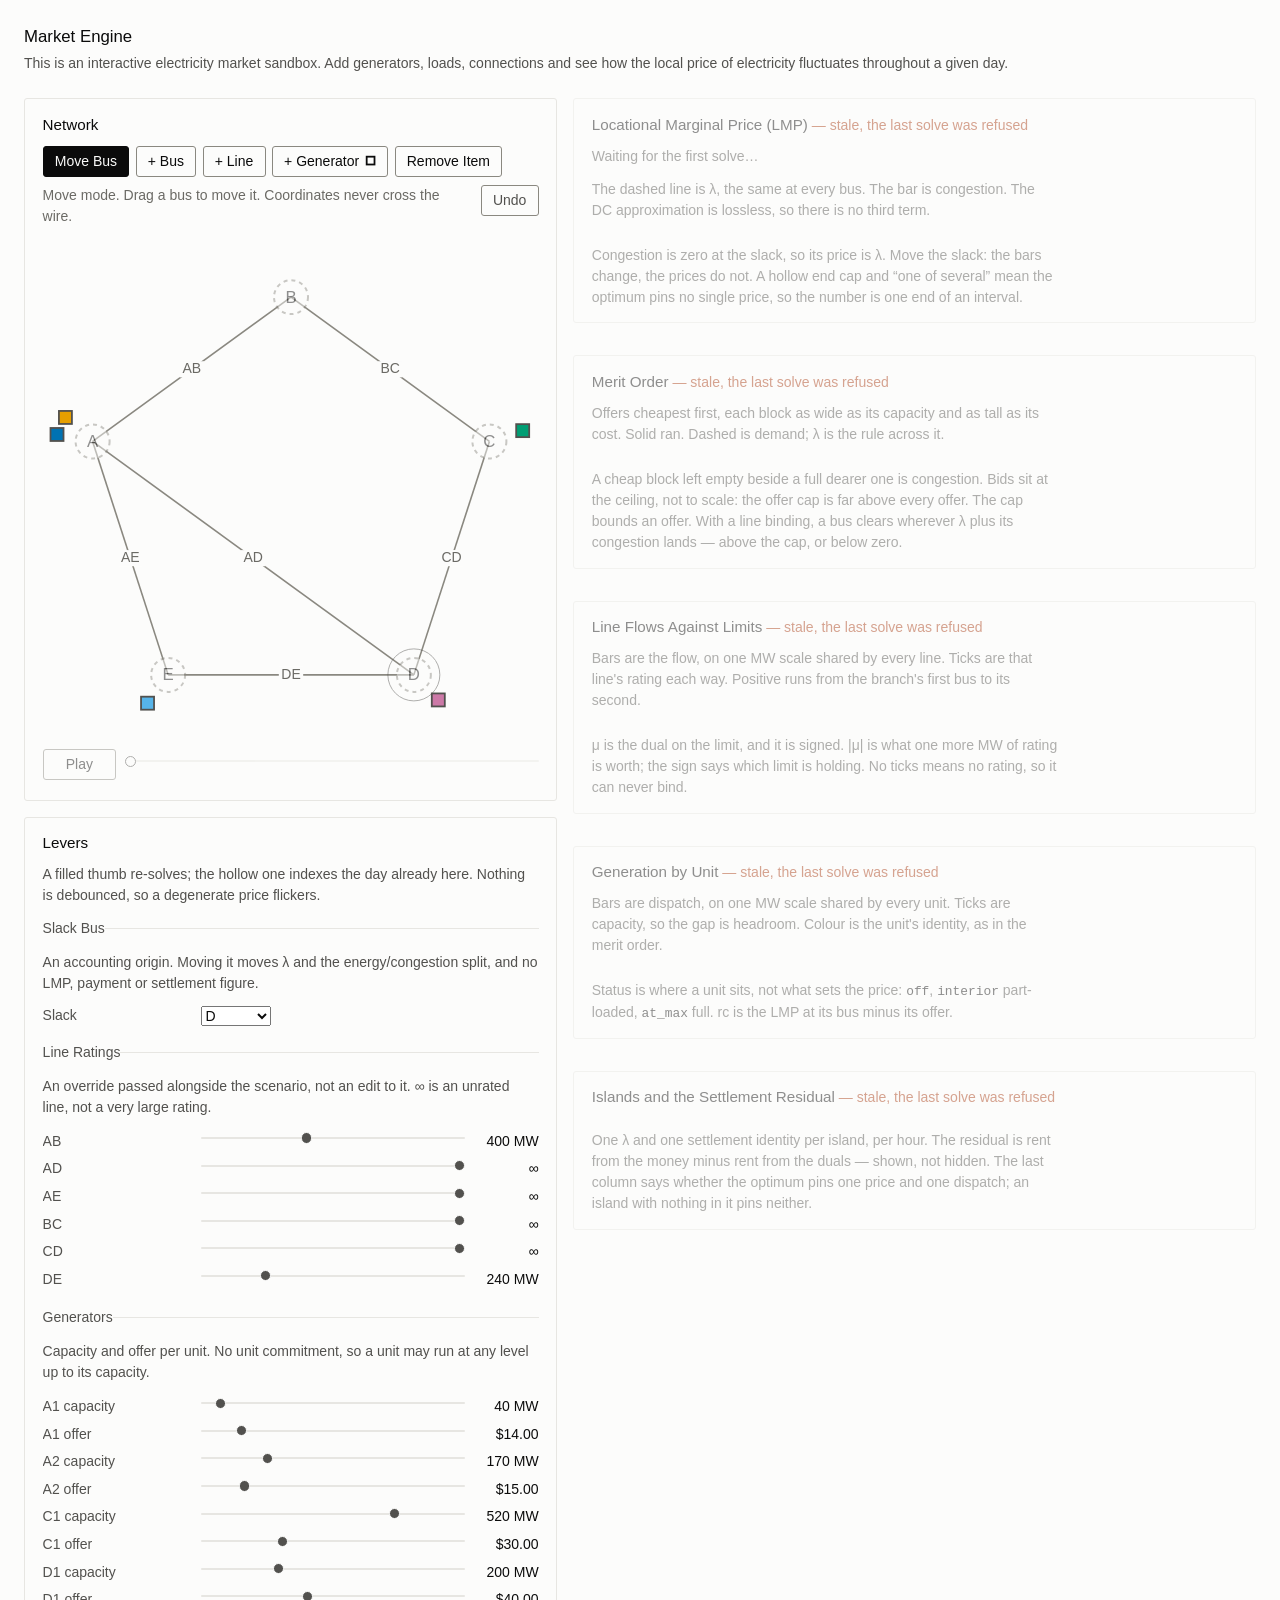
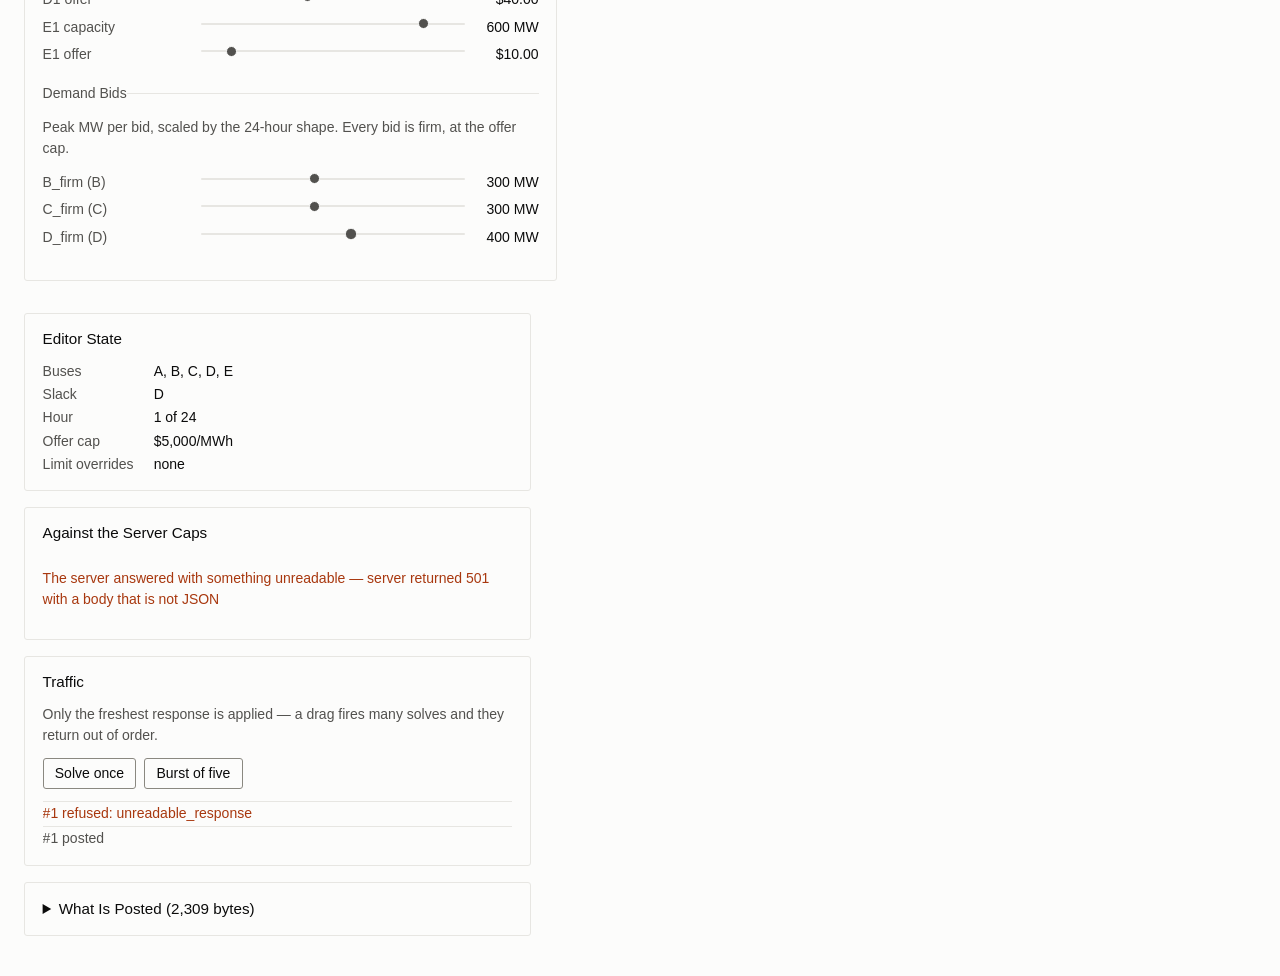
==== web/index.html @ 622aa722 "Put the day in the Network panel, under one key and one scroll The map and the band are the same fig" ====
<!doctype html>
<html lang="en">
<head>
  <meta charset="utf-8">
  <meta name="viewport" content="width=device-width, initial-scale=1">
  <title>Market Engine — Nodal Clearing Sandbox</title>
  <link rel="stylesheet" href="css/style.css">
</head>
<body>
  <header class="masthead">
    <h1>Market Engine</h1>
    <p class="subhead">
      This is an interactive electricity market sandbox. Add generators,
      loads, connections and see how the local price of electricity
      fluctuates throughout a given day.
    </p>
  </header>

  <!-- W3.0, the frame. The rail holds what the visitor manipulates and the
       views hold what the engine answered, so a lever and the figure it moves
       are on screen together and a view can be read against the map without
       scrolling between them. -->
  <div class="frame">
    <div class="rail">
      <section class="panel figure">
        <h2>Network</h2>
        <div class="toolbar" id="toolbar" role="group"
             aria-label="Editing modes"></div>
        <div class="armed-row">
          <p class="armed" id="armed" role="status" aria-live="polite"></p>
          <span id="undo-slot"></span>
        </div>
        <svg id="network" tabindex="0" role="application"
             aria-label="The network: buses, the branches between them, and the
                         generators at each bus. Tab to a mark and press Enter
                         to apply the armed mode."></svg>
        <!-- W3.11. The hour lever and the field it indexes, as one control:
             the track runs the width of the band under it, so the thumb sits
             on the column it names.

             In this panel rather than its own, because it is the same figure
             one dimension over -- the map is five buses at one hour and the
             band is those buses across the day, inked from the one domain by
             the one function. Two panels made that two keys and two captions
             saying the same thing twice, and the map's key is the half that
             went: the band's footer prints the domain for both. -->
        <div class="day" data-results>
          <div id="hour"></div>
          <div id="timeline"></div>
        </div>
      </section>

      <section class="panel">
        <h2>Levers</h2>
        <p class="note">
          A filled thumb re-solves; the hollow one indexes the day already here.
          Nothing is debounced, so a degenerate price flickers.
        </p>
        <div id="levers"></div>
      </section>
    </div>

    <main class="views">
      <!-- One panel, not two. The price table and the split were the same
           five rows: a bus name, its LMP, and a mark inked from the same
           domain. The bar is what the split adds, so it is a column of the
           price table rather than a second reading of it. -->
      <section class="panel" data-results>
        <h2>Locational Marginal Price (LMP)</h2>
        <p class="note" id="hour-note">Waiting for the first solve…</p>
        <p class="note">
          The dashed line is λ, the same at every bus. The bar is congestion.
          The DC approximation is lossless, so there is no third term.
        </p>
        <div id="split"></div>
        <p class="caption">
          Congestion is zero at the slack, so its price is λ. Move the slack: the
          bars change, the prices do not. A hollow end cap and “one of several”
          mean the optimum pins no single price, so the number is one end of an
          interval.
        </p>
      </section>

      <section class="panel" data-results>
        <h2>Merit Order</h2>
        <p class="note">
          Offers cheapest first, each block as wide as its capacity and as tall as
          its cost. Solid ran. Dashed is demand; λ is the rule across it.
        </p>
        <div id="merit"></div>
        <p class="caption">
          A cheap block left empty beside a full dearer one is congestion. Bids sit
          at the ceiling, not to scale: the offer cap is far above every offer.
          The cap bounds an offer. With a line binding, a bus clears wherever
          λ plus its congestion lands — above the cap, or below zero.
        </p>
      </section>

      <section class="panel" data-results>
        <h2>Line Flows Against Limits</h2>
        <p class="note">
          Bars are the flow, on one MW scale shared by every line. Ticks are that
          line's rating each way. Positive runs from the branch's first bus to its
          second.
        </p>
        <div id="flows"></div>
        <p class="caption">
          μ is the dual on the limit, and it is signed. |μ| is what one more MW
          of rating is worth; the sign says which limit is holding. No ticks
          means no rating, so it can never bind.
        </p>
      </section>

      <!-- Spans the row: the fleet runs 40 MW to 600 MW, and in a half-width
           column the smallest unit's bar is four pixels and reads as zero. -->
      <section class="panel span-all" data-results>
        <h2>Generation by Unit</h2>
        <p class="note">
          Bars are dispatch, on one MW scale shared by every unit. Ticks are
          capacity, so the gap is headroom. Colour is the unit's identity, as in the
          merit order.
        </p>
        <div id="units"></div>
        <p class="caption">
          Status is where a unit sits, not what sets the price:
          <code>off</code>, <code>interior</code> part-loaded,
          <code>at_max</code> full. rc is the LMP at its bus minus its offer.
        </p>
      </section>

      <!-- Spans the row: the residual is the last column, and a ledger whose
           central claim needs a sideways scroll to reach has not displayed it. -->
      <section class="panel span-all" data-results>
        <h2>Islands and the Settlement Residual</h2>
        <div id="islands"></div>
        <p class="caption">
          One λ and one settlement identity per island, per hour. The residual
          is rent from the money minus rent from the duals — shown, not
          hidden. The last column says whether the optimum pins one price and
          one dispatch; an island with nothing in it pins neither.
        </p>
      </section>

    </main>
  </div>

  <!-- Evidence about the client, not views of the market. Below the frame
       because a visitor never needs them and a developer always knows where
       they are. -->
  <div class="diagnostics">
    <section class="panel">
      <h2>Editor State</h2>
      <dl class="kv" id="editor"></dl>
    </section>

    <section class="panel">
      <h2>Against the Server Caps</h2>
      <dl class="kv" id="limits"></dl>
      <p class="status" id="status">Contacting server…</p>
    </section>

    <section class="panel">
      <h2>Traffic</h2>
      <p class="note">
        Only the freshest response is applied — a drag fires many solves and they
          return out of order.
        </p>
      <p class="controls">
        <button type="button" id="solve">Solve once</button>
        <button type="button" id="burst">Burst of five</button>
      </p>
      <ul class="log" id="log"></ul>
    </section>

    <section class="panel">
      <details>
        <summary id="body-summary">What Would Be Posted</summary>
        <pre id="body">…</pre>
      </details>
    </section>
  </div>

  <script type="module" src="js/main.js"></script>
</body>
</html>
---- web/css/style.css ----
/* Design tokens, copied from src/viz/network.py so a bus is the same hue on
   screen as it is in the PDF. Colour is assigned by identity in a fixed
   order and never cycled -- see CLAUDE.md, Interactive figure register. */

:root {
  --surface: #fcfcfb;
  --ink: #0b0b0b;
  --ink-2: #52514e;
  --ink-muted: #8a8880;
  --grid: #e7e6e2;

  /* W2.7. Measured on --surface, against AA's 4.5:1 for normal-size text:

         --ink-muted  #8a8880     3.46:1   fails
         --ink-wire   #6b6a65     5.28:1
         --ink-2      #52514e     7.73:1

     --ink-muted painted the branch names on the map, and a branch name is
     load-bearing -- the map does not say which line is DE without it. It is
     also INK_MUTED in five modules under src/viz/, so editing the hex would
     move a grey in the print figures too.

     Hence a second token for screen text rather than a change to the first.
     Recessive at 300 dpi and recessive at 14 px on a backlit monitor are
     different requirements; the register asks for recessive, not for one hex
     in both media. --ink-muted still paints what is decorative -- a rule, a
     disabled label, a line rather than a word. */
  --ink-wire: #6b6a65;

  /* Okabe-Ito, in config bus order. Identity, not a ramp. */
  --hue-0: #0072b2;
  --hue-1: #e69f00;
  --hue-2: #009e73;
  --hue-3: #cc79a7;
  --hue-4: #56b4e9;

  /* The flow ramp's two ends, W3.6. Blue is positive (from -> to), teal is
     negative. The stops between them are computed in scales.js, in CIE Lab;
     these are here so the page and that module name the same two colours. */
  --flow-blue: #104281;
  --flow-teal: #005631;

  /* Vermillion, for a refused solve and for load the market declined to
     serve. It was --flow-pos until W3.6 took vermillion off the flow ramp,
     and the rename is not cosmetic: a token named for the ramp that no
     longer appears on it is a comment that lies. */
  --alert: #a8380f;

  /* One typographic hierarchy, strictly ordered. The print figure's
     10.5 / 9.5 / 8.5 pt, carried over at browser scale. */
  --type-title: 1.05rem;
  --type-label: 0.95rem;
  --type-annot: 0.875rem;

  /* W3.0. The rail is 496 px of map plus .figure's own padding and border.
     render.js sizes its text as a fraction of the viewBox against that same
     496, so this may not be rounded to something tidier. */
  --rail: calc(496px + 2.2rem + 2px);
}

* { box-sizing: border-box; }

body {
  margin: 0;
  padding: 1.5rem;
  background: var(--surface);
  color: var(--ink);
  font-family: -apple-system, BlinkMacSystemFont, "Segoe UI", Helvetica, Arial, sans-serif;
  font-size: var(--type-label);
  line-height: 1.5;
}

h1 {
  font-size: var(--type-title);
  font-weight: 500;
  margin: 0 0 0.25rem;
}

/* No measure cap, unlike every other run of prose on the page: this is one
   sentence of orientation above the frame, and it runs the window's width so
   it reads as the page's line rather than as the first panel's. */
.subhead {
  font-size: var(--type-annot);
  color: var(--ink-2);
  margin: 0 0 1.5rem;
}

.panel {
  border: 1px solid var(--grid);
  border-radius: 3px;
  padding: 0.9rem 1.1rem;
  margin-bottom: 1rem;
  max-width: 60ch;
}

.panel h2 {
  font-size: var(--type-label);
  font-weight: 500;
  margin: 0 0 0.6rem;
}

dl.kv {
  display: grid;
  grid-template-columns: max-content 1fr;
  gap: 0.15rem 1.25rem;
  margin: 0;
  font-size: var(--type-annot);
}

dl.kv dt { color: var(--ink-2); }
dl.kv dd { margin: 0; font-variant-numeric: tabular-nums; }

/* --ink-wire, not --ink-muted: this is the only line that reports the server
   is unreachable, and 3.46:1 is under AA. Same measurement as W2.7's. */
.status { font-size: var(--type-annot); color: var(--ink-wire); }
.status[data-state="error"] { color: var(--alert); }

.panel.wide { max-width: 68ch; }

pre {
  margin: 0;
  font-size: var(--type-annot);
  line-height: 1.45;
  color: var(--ink-2);
  overflow-x: auto;
  tab-size: 2;
}

summary {
  cursor: pointer;
  font-size: var(--type-label);
  color: var(--ink);
}

summary + pre { margin-top: 0.6rem; }

/* ------------------------------------------------------------- W2.2, traffic
   The request log is evidence, not a view: it says which ids were issued,
   which one was applied and which were dropped as superseded. Colour carries
   the same three states the solver returns, and nothing else. */

.note {
  font-size: var(--type-annot);
  color: var(--ink-2);
  margin: 0 0 0.75rem;
}

.controls {
  margin: 0 0 0.75rem;
  display: flex;
  gap: 0.5rem;
}

button {
  font: inherit;
  font-size: var(--type-annot);
  color: var(--ink);
  background: var(--surface);
  border: 1px solid var(--ink-muted);
  border-radius: 3px;
  padding: 0.25rem 0.7rem;
  cursor: pointer;
}

button:hover {
  border-color: var(--ink-2);
}

/* Disabled, not hidden: a control that vanished on a one-hour day would make
   the page's shape depend on the scenario. --ink-muted is correct here --
   a disabled label is not text the reader acts on. */
button:disabled {
  color: var(--ink-muted);
  border-color: var(--grid);
  cursor: default;
}

.log {
  list-style: none;
  margin: 0;
  padding: 0;
  font-size: var(--type-annot);
  font-variant-numeric: tabular-nums;
  max-height: 12rem;
  overflow-y: auto;
}

.log li {
  padding: 0.1rem 0;
  border-top: 1px solid var(--grid);
  color: var(--ink-2);
}

/* #007a59, not --hue-2 #009e73, which is 3.33:1 on the surface. The hue
   itself is an identity colour for a mark, and a mark is held to 3:1, not to
   4.5 -- this is text. */
.log li[data-state="ok"] { color: #007a59; }
.log li[data-state="error"] { color: var(--alert); }
.log li[data-state="muted"] { color: var(--ink-muted); }

/* -------------------------------------------------------- W2.3, the render
   The publication register holds on screen: sentence case, units once on the
   column header, a recessive grid, no bold anywhere. Emphasis comes from
   position and whitespace. */

/* 496 px of drawing plus the panel's own padding. render.js sizes its text as
   a fraction of the viewBox span against that same 496, so the two numbers
   have to agree: widen this and the labels grow off the hierarchy. */
.figure { max-width: calc(496px + 2.2rem + 2px); }

/* Capped on the drawing, not on the panel: .frame .panel clears .figure's
   max-width, so in the single-column band the panel is as wide as the window
   and the map would be drawn at 815 px -- the same discs and the same lines,
   spread over a full viewport of height. The cap sets the density; render.js
   measures the rendered width rather than assuming this number, so the two
   cannot silently disagree again. */
/* Square, and stated here rather than left to the viewBox. height: auto took
   the box's aspect ratio, so the panel had no height until the first draw and
   then took whatever shape the buses happened to be in. The viewBox is square
   too (render.js), so this states the same ratio twice on purpose: the panel
   holds its height from first paint, before any topology exists to fit. */
#network {
  display: block;
  width: 100%;
  max-width: 496px;
  aspect-ratio: 1;
  overflow: visible;
}

.wire {
  fill: none;
  stroke: var(--ink-muted);
}

/* Branch and bus names are struck through by the lines they sit on, so they
   carry a surface-coloured halo -- the SVG spelling of the annotation bbox
   the print figures use. Colour and paint order, never weight.

   Sizes are NOT set here. SVG text is in user units, so a font-size in this
   file renders at whatever the viewBox happens to be, and the viewBox is
   fitted to a topology the editor can change. render.js sets every size. */
/* Labels never take a click. A branch name sits on top of the line it names,
   so a label that swallowed the pointer would make the middle of every wire
   unhittable -- and the mark underneath is what carries the name the grammar
   acts on. */
.wire-label,
.bus-label {
  pointer-events: none;
  paint-order: stroke;
  stroke: var(--surface);
  stroke-linejoin: round;
  text-anchor: middle;
  font-family: inherit;
  font-weight: 400;
}

.wire-label {
  fill: var(--ink-wire);
  dominant-baseline: middle;
}

/* Opaque, not the 0.75 the print register asks for. That alpha is for a
   label over a gridline; this one sits on a wire the flow ramp can paint at
   9.66:1, and a quarter of that showing through a branch name is the
   strike-through the plate exists to remove. */
.wire-label-bbox {
  fill: var(--surface);
  pointer-events: none;
}

.bus-label {
  fill: var(--ink);
  dominant-baseline: central;
}

/* W3.2. The fill is the surface so the name inside reads against paper, and
   the stroke is the price. Set in render.js, which is the only place that
   knows the scale. */
.disc { fill: var(--surface); }

/* The slack. An outer ring, outside the price ring and separated from it by
   a gap, so the two rings are not read as one mark. The slack changes
   nothing about the bus except the level of λ and must not read as a
   different kind of bus. */
.slack-ring {
  fill: none;
  stroke: var(--ink-2);
}

.caption {
  font-size: var(--type-annot);
  color: var(--ink-2);
  margin: 0.75rem 0 0;
}

.caption code,
code {
  font-family: ui-monospace, SFMono-Regular, Menlo, monospace;
  font-size: 0.92em;
  color: var(--ink);
}

table {
  border-collapse: collapse;
  font-size: var(--type-annot);
  font-variant-numeric: tabular-nums;
  width: 100%;
}

th,
td {
  text-align: left;
  padding: 0.2rem 0.9rem 0.2rem 0;
  border-bottom: 1px solid var(--grid);
  white-space: nowrap;
}

th {
  font-weight: 400;
  color: var(--ink-2);
}

td:last-child,
th:last-child { padding-right: 0; }

.num { text-align: right; }

/* Prices that no longer describe the network on screen. Recessive, and
   labelled -- kept rather than blanked, because an empty table is a
   different and false claim. */
[data-results][data-stale] { opacity: 0.45; }

[data-results][data-stale] h2::after {
  content: " — stale, the last solve was refused";
  color: var(--alert);
  font-size: var(--type-annot);
}

@media (max-width: 32rem) {
  .panel { max-width: none; }
  th, td { padding-right: 0.5rem; }
}

/* -------------------------------------------------------- W2.4, the levers
   Sliders in the publication register: sentence case, units in the readout
   once, a recessive track, no bold anywhere. The rail is grid-coloured and
   the thumb is ink, so a row reads as "a position on a scale" rather than as
   a control competing with the figure above it. */

.lever-group {
  border: none;
  border-top: 1px solid var(--grid);
  margin: 0;
  padding: 0.7rem 0 0.9rem;
}

.lever-group legend {
  padding: 0;
  font-size: var(--type-annot);
  color: var(--ink-2);
}

.lever-group .note { margin: 0.1rem 0 0.6rem; }

.lever {
  display: grid;
  grid-template-columns: 17ch 1fr 7ch;
  align-items: center;
  gap: 0 0.9rem;
  padding: 0.1rem 0;
}

.lever-name {
  font-size: var(--type-annot);
  color: var(--ink-2);
  white-space: nowrap;
  overflow: hidden;
  text-overflow: ellipsis;
}

.lever-value {
  font-size: var(--type-annot);
  font-variant-numeric: tabular-nums;
  text-align: right;
  color: var(--ink);
}

.lever input[type="range"] {
  -webkit-appearance: none;
  appearance: none;
  width: 100%;
  height: 1.1rem;
  background: transparent;
  cursor: pointer;
  margin: 0;
}

.lever input[type="range"]::-webkit-slider-runnable-track {
  height: 2px;
  background: var(--grid);
  border-radius: 1px;
}

.lever input[type="range"]::-moz-range-track {
  height: 2px;
  background: var(--grid);
  border-radius: 1px;
}

.lever input[type="range"]::-webkit-slider-thumb {
  -webkit-appearance: none;
  appearance: none;
  width: 0.7rem;
  height: 0.7rem;
  margin-top: -0.29rem;
  border-radius: 50%;
  background: var(--ink-2);
  border: 1px solid var(--surface);
}

.lever input[type="range"]::-moz-range-thumb {
  width: 0.7rem;
  height: 0.7rem;
  border-radius: 50%;
  background: var(--ink-2);
  border: 1px solid var(--surface);
}

.lever input[type="range"]:focus-visible {
  outline: 1px solid var(--ink-2);
  outline-offset: 2px;
}

/* W2.7. The hour does not re-solve and the other levers do. Two encodings
   carry that, neither a colour nor a weight -- colour is identity here, and
   the register forbids bold:

     a hollow thumb   the scenario levers have a filled one. Filled is a value
                      the engine is being asked to answer for; hollow is a
                      position in an answer already on the page.
     ticks every 6 h  the interval the print figures put gridlines on for a
                      24-hour series (CLAUDE.md, Construction).

   The ticks are inset by half a thumb, 0.35rem of the 0.7rem one below, and
   placed at

       left = (v - min) / (max - min)      of what is left of the rail

   A range input's travel is the track minus the thumb, so the thumb centre
   never reaches either end of the track: without the inset, hour 24 would be
   marked short of where the thumb stops. */

.lever-scale { min-width: 0; }

/* The hour row's columns are sized to their contents rather than to the panel
   grid: its name column holds the transport, not a name, so it does not need
   the 17ch a label does, and the rail takes everything between the transport
   and the readout. This row's rail is therefore wider than the rails below
   it and starts further left. The ticks are percentages of the rail's own
   width and follow it. */
.lever[data-kind="index"] {
  grid-template-columns: max-content 1fr max-content;
}

.lever[data-kind="index"] input[type="range"]::-webkit-slider-thumb {
  background: var(--surface);
  border: 1.5px solid var(--ink-2);
}

.lever[data-kind="index"] input[type="range"]::-moz-range-thumb {
  background: var(--surface);
  border: 1.5px solid var(--ink-2);
}

.lever-ticks {
  position: relative;
  height: 0.3rem;
  margin: -0.2rem 0.35rem 0;
  /* The negative margin overlaps the input's box, so without this the ticks
     would take clicks meant for the bottom of the track. */
  pointer-events: none;
}

.lever-ticks span {
  position: absolute;
  top: 0;
  width: 1px;
  height: 0.3rem;
  background: var(--grid);
}

/* The hour transport. It takes the name column, immediately left of the rail
   it drives, in place of a label reading "Hour" under a legend reading
   "Hour". The width is pinned because the label toggles Play/Pause, and a
   button that changed size under the pointer would move its own target. */
.lever-name:has(> button.transport) {
  overflow: visible;
  padding: 0.15rem 0;
}

button.transport {
  min-width: 7ch;
  text-align: center;
}

/* W2.6, the slack chooser. It spans the rail and the readout columns, because
   a bus name is the value and a position on a scale means nothing here.

   The control is left native. Only type, colour and the cursor are set; the
   border and the chevron are the platform's, the same as the armed-mode
   buttons above the map. Restyling it would mean appearance: none and a
   hand-drawn chevron -- more ink, drawn by this file, to look like the thing
   it replaced, on the one control whose affordance is the chevron. */
.lever select {
  grid-column: 2 / -1;
  justify-self: start;
  min-width: 9ch;
  font: inherit;
  font-size: var(--type-annot);
  color: var(--ink);
  cursor: pointer;
}

.lever select:focus-visible {
  outline: 1px solid var(--ink-2);
  outline-offset: 2px;
}

.lever select:disabled {
  color: var(--ink-muted);
  cursor: default;
}

@media (max-width: 32rem) {
  .lever { grid-template-columns: 1fr 6ch; }
  .lever-name { grid-column: 1 / -1; }
  /* Except the hour's, which holds the transport rather than a name. Stacked
     like the others, Play took a full row and left the rail beneath it about
     a third of the panel wide. */
  .lever[data-kind="index"] .lever-name { grid-column: 1; }
  .lever:not([data-kind="index"]) .lever-scale { grid-column: 1; }
  .lever select { grid-column: 1 / -1; }
}

/* --------------------------------------------------- W2.5, the editing grammar
   Drag moves a bus; every other structural edit is an armed mode. An armed
   mode must be visible in three places at once -- the pressed button, the
   cursor, and the readout -- because each one is missable on its own. */

.toolbar {
  display: flex;
  flex-wrap: wrap;
  gap: 0.4rem;
  margin: 0 0 0.5rem;
}

/* The armed button. A filled chip rather than a heavier weight: the register
   forbids bold, and emphasis here comes from ground, not from type. */
.toolbar button[aria-pressed="true"],
button.transport[aria-pressed="true"] {
  background: var(--ink);
  border-color: var(--ink);
  color: var(--surface);
}

/* Undo sits beside the readout, not in the armed group: what just happened
   and how to put it back belong on one line. It is recessive because it is a
   way out, not a thing to do. */
.armed-row {
  display: flex;
  align-items: flex-start;
  gap: 0.9rem;
}

.armed-row .armed { flex: 1; }

button.undo {
  color: var(--ink-2);
  flex: 0 0 auto;
}

/* The generator button's square. Sized to the type around it rather than to
   a pixel, and painted exactly like .unit-mark on the map -- surface fill,
   the button's own ink as the outline -- so pressing the button and seeing
   the mark appear read as one object. On the armed (filled) button the ink
   inverts with the label, which currentColor does for free. */
.button-mark {
  width: 0.8em;
  height: 0.8em;
  margin-left: 0.4em;
  vertical-align: -0.05em;
}

.button-mark rect {
  fill: none;
  stroke: currentColor;
  stroke-width: 1.6;
}

.armed {
  font-size: var(--type-annot);
  color: var(--ink-2);
  margin: 0 0 0.7rem;
  min-height: 2.6em;
}

/* Idle is the resting state and says less about itself; an armed mode gets
   the ink, because it is a thing that will happen to the next click. */
/* Move is the page's default state, so this is the first instruction a
   visitor reads and it was the worst-contrast text on the page at 3.46:1.
   Recessive against the armed modes below it, and legible. */
.armed[data-mode="move"] { color: var(--ink-wire); }
.armed:not([data-mode="move"]) { color: var(--ink); }

/* The cursor is the second of the three signals. Move is a grab; every armed
   mode is a crosshair, because the next click lands somewhere precise. */
#network { cursor: default; }
#network[data-mode="move"] .bus { cursor: grab; }
#network:not([data-mode="move"]) { cursor: crosshair; }

/* The transparent shapes that make a small mark comfortable to hit. Pointer
   comfort only: no fill, no stroke colour, nothing to see. */
.hit {
  fill: transparent;
  stroke: transparent;
}

.wire-hit {
  fill: none;
  stroke: transparent;
  stroke-linecap: round;
}

/* A generator. A square so it never reads as a small bus, outlined in its
   bus's hue so it reads as belonging to one, and filled with the surface so
   a wire passing behind it does not run through it. Unlabelled by design --
   see render.js; identity is carried by focus, hover and the readout. */
/* W3.2 took the bus's identity hue off the square, because buses stopped
   having one. W3.4 gives it the UNIT's hue, which is a different claim: it
   is the colour of that generator's block in the merit-order stack, and it
   is what lets a reader carry `E1` from the named block to the
   unlabelled square. render.js fills each square with that hue, as an inline
   style -- a presentation attribute would lose to the declarations below.
   The hue is the fill and not the outline, which is a contrast measurement
   and not a taste: see render.js. The surface fill here is what a square is
   before a hue reaches it, and it is also why a wire passing behind one does
   not run through it.

   W3.6 landed the flow ramp on the lines and the square held, which was the
   open question: under deuteranopia every warm hue collapses toward that
   ramp's vermillion and every cool one toward its blue, which is the
   measurement that put lightness rather than hue on the bus rings. What keeps
   the square legible is that it is a square -- hue on this map is split by
   mark shape, not by scale. Checked against the rendered ramp and not
   assumed: --hue-0 #0072b2 on a square and #104281 on a wire at its rating
   are the nearest pair on the page, and they differ by a --ink-2 outline, a
   fill, and 1.91:1 of contrast between themselves -- which is why the
   outline and the shape are what carry it, and not the colour. */
.unit-mark {
  fill: var(--surface);
  stroke: var(--ink-2);
}

/* Focus and hover, on the marks. The keyboard path is focus-and-activate, so
   a focus ring is not a nicety here -- it is the only thing that says which
   mark Enter will act on. */
/* non-scaling-stroke, and it is not a flourish. Stroke width is in SVG user
   units, and the viewBox is fitted to a topology the editor can change -- so
   a plain stroke-width here would render thick on a two-bus network and hair-
   thin on a sprawling one. This pins the ring to screen pixels, which is what
   a focus ring is measured in. It is the same problem render.js solves for
   text by sizing against the span; the difference is that CSS has a keyword
   for it and text does not. */
.bus:focus-visible .disc,
.branch:focus-visible .wire,
.unit:focus-visible .unit-mark {
  stroke: var(--ink);
  stroke-width: 2px;
  vector-effect: non-scaling-stroke;
}

.bus:focus,
.branch:focus,
.unit:focus { outline: none; }

#network:not([data-mode="move"]) .branch:hover .wire { stroke: var(--ink); }
#network:not([data-mode="move"]) .bus:hover .disc,
#network:not([data-mode="move"]) .unit:hover .unit-mark { stroke: var(--ink); }

/* The first bus of a connect, between its two clicks. A ring, like the
   slack's, because both say "this bus is currently standing for something"
   and neither changes what the bus is. */
.bus[data-pending] .disc {
  stroke: var(--ink);
  stroke-width: 2.5px;
  vector-effect: non-scaling-stroke;
}

/* --------------------------------------------------------- W3.0, the frame
   Decided before any view is coded, because retrofitting a grid under seven
   hand-written views is the expensive order to do this in.

   Two columns. The rail holds what the visitor manipulates -- the map and the
   levers -- and sticks, so a lever and the view it moves are on screen at the
   same time. The views column carries the answers and reflows from two cards
   to one as the window narrows.

       --rail = 496 + 2.2rem + 2px, the width .figure was already fitted to.
       render.js sizes its text as a fraction of the viewBox against that same
       496, so the rail may not be set to a round number instead.

   This supersedes W2.7's "results sit above the levers". The reason there was
   that a moved slider must not land its answer below the fold; the two-column
   frame serves it for every view rather than for the two that happened to be
   above the levers. The rail was sticky as well until the scrollbar that cost
   was measured against what it bought -- see .rail below. */

.masthead { margin-bottom: 1.25rem; }

.frame {
  display: grid;
  grid-template-columns: var(--rail) minmax(0, 1fr);
  gap: 1rem;
  align-items: start;
}

/* The rail scrolls with the page, and that reverses the sticky rail above.
   It was taller than the viewport, and a sticky element that is pins at the
   wrong end, so it was given its own scroll to keep the levers reachable,
   and the page then had two scrollbars a few hundred pixels apart. A pointer
   over the map scrolled the rail and a pointer an inch to its right scrolled
   the document, which is the kind of thing a visitor reads as the page being
   broken rather than as a choice.

   One scroll instead. What sticking was for -- a lever and the view it moves
   on screen together -- is served by the two-column frame itself at any
   window tall enough to show both, and the rail is shorter than it was:
   merging the band into the Network panel took its heading, its padding and
   the map's two captions out. */
.rail { align-self: start; }

.views {
  display: grid;
  /* auto-fit, not a fixed count: the number of columns is a function of the
     window, and 22rem is the narrowest a table of five buses reads at. */
  grid-template-columns: repeat(auto-fit, minmax(22rem, 1fr));
  gap: 1rem;
  align-items: start;
}

/* The grid sets the card's width and a text block inside it still wants a
   measure. 60ch is what .panel carried before the frame cleared it; without
   this a caption runs to 98ch in the single-column views band between 960 and
   1317 px. */
.views .caption,
.views .note { max-width: 60ch; }

/* A table is wider than the card whenever the scenario grows a column, and
   `white-space: nowrap` means it cannot reflow. Its own scroll container, per
   the register: the page body never scrolls sideways, a table may. */
.views .panel > div { overflow-x: auto; }

/* The heatmap carries 24 hourly columns and a text measure will not give it
   the horizontal room. */
.views .span-all { grid-column: 1 / -1; }

/* Inside the frame the grid sets the width, so the prose cap would only ever
   fight it. It still governs the diagnostics below, which are a single
   column of text. */
.frame .panel { max-width: none; }

.diagnostics {
  margin-top: 1rem;
  max-width: 60ch;
}

/* A view whose code has not landed yet. Recessive and labelled rather than
   absent, so the frame can be judged at its full height of eleven panels.
   These slots come out before the deploy: a page half made of dashed
   rectangles argues against the scope statement rather than for it. */
.panel[data-slot] { border-style: dashed; }
.panel[data-slot] .note { color: var(--ink-wire); }

/* Below this the rail and the views do not both fit: 533px of map, a 1rem
   gap and 22rem of view is 901px. One column, the rail above the views. */
@media (max-width: 60rem) {
  .frame { grid-template-columns: minmax(0, 1fr); }
}

/* Buttons had no focus ring of their own, so they took Chrome's default --
   and an armed button is ink-on-ink, where that default is close to
   invisible. The sliders, selects and SVG marks all carry this ring already;
   this is the same one. */
button:focus-visible {
  outline: 1px solid var(--ink-2);
  outline-offset: 2px;
}

/* A pressed button is filled with --ink, so the ring inverts to stay visible
   against its own ground. */
.toolbar button[aria-pressed="true"]:focus-visible,
button[aria-pressed="true"]:focus-visible {
  outline-color: var(--surface);
}

/* ---------------------------------------------------- W3.3, the LMP split
   A price axis, a dashed rule at the island's λ, and a bar from that rule to
   each bus's LMP. The bar is the congestion component and its side of the
   rule is its sign, so the figure needs no second colour: the two diverging
   hues on this page belong to the line ramp.

   Built in HTML rather than SVG. At the grid's narrowest card the track is
   about 250 px, and percentage widths reflow into that for free while the
   labels stay real text at the page's own sizes — an SVG would scale its
   type with the card, which is the problem render.js solves by measuring. */

.split-group { margin: 0 0 0.7rem; }

.split-lambda {
  margin: 0 0 0.3rem;
  font-size: var(--type-annot);
  color: var(--ink-2);
  font-variant-numeric: tabular-nums;
}

/* No row gap: the dashed rule is drawn inside each track, and the tracks
   stacking flush is what makes it read as one line down the group. */
.split-row {
  display: grid;
  grid-template-columns: 1.4rem 1fr 3.6rem;
  align-items: center;
  gap: 0.45rem;
}

.split-name {
  font-size: var(--type-annot);
  color: var(--ink-2);
}

.split-value {
  font-size: var(--type-annot);
  font-variant-numeric: tabular-nums;
  text-align: right;
}

.split-track {
  position: relative;
  height: 1.15rem;
}

/* Above the bars, because every bar starts on it and would otherwise hide
   the reference it is measured from. Below the end caps, so the slack's cap
   sits on the rule rather than behind it — that row is the statement that λ
   is the LMP at the slack. */
.split-rule {
  position: absolute;
  top: 0;
  bottom: 0;
  z-index: 1;
  border-left: 1px dashed var(--ink-muted);
}

.split-bar {
  position: absolute;
  top: 50%;
  height: 0.3rem;
  transform: translateY(-50%);
  background: var(--ink-2);
  z-index: 0;
  /* Motion is for continuity: when the slack moves, λ slides and every bar
     grows or shrinks to meet it while the end caps stay where they are. That
     is trap 2 happening on screen. Nothing animates on load. */
  transition: left 180ms ease, width 180ms ease;
}

/* The price itself, inked from the same function as the map's rings, so the
   bus furthest right here is the darkest disc there. Outlined so it holds its
   edge at the pale end of the ramp, where the lightest stop is 3.07:1 on the
   surface. */
.split-cap {
  position: absolute;
  top: 50%;
  width: 0.5rem;
  height: 0.5rem;
  margin: -0.25rem 0 0 -0.25rem;
  border-radius: 50%;
  z-index: 2;
  box-shadow: 0 0 0 1px var(--grid);
  transition: left 180ms ease;
}

.split-axis {
  display: flex;
  justify-content: space-between;
  /* The same columns as a row, so the ticks land under the track's ends and
     not under the name and the value. */
  margin: 0.1rem 1.4rem 0 calc(1.4rem + 0.45rem);
  padding-right: 0.45rem;
  font-size: var(--type-annot);
  color: var(--ink-2);
  font-variant-numeric: tabular-nums;
  border-top: 1px solid var(--grid);
  padding-top: 0.15rem;
}

.split-axis-name {
  margin: 0.15rem 0 0;
  font-size: var(--type-annot);
  color: var(--ink-2);
  text-align: center;
}

/* ------------------------------------------------- W3.4, the merit order
   The figure is SVG and carries its own type sizes in user units, because a
   viewBox unit is near enough a pixel at this panel's width. What lives here
   is the ink and the dash, so the marks match the rest of the page. */

.merit { width: 100%; height: auto; display: block; }

.merit-plot + .merit-plot { margin-top: 1rem; }

/* One island's name, when there is more than one. Same role and same ink as
   the split panel's group heading. */
.merit-head {
  font-size: var(--type-annot);
  color: var(--ink-2);
  margin: 0 0 0.2rem;
}

.merit-axes line { stroke: var(--grid); stroke-width: 1; }

/* Tick and axis name are read against the axis, so they are sentence case and
   recessive -- --ink-wire, 5.28:1, not --ink-muted's 3.46 (W2.7). */
.merit-tick,
.merit-axis-name,
.merit-annot { fill: var(--ink-wire); }

.merit-name { fill: var(--ink-2); }

/* 0.8 rather than opaque: the bbox is there to lift text off a fill, not to
   punch a hole in the figure, and the mark under it stays legible as a mark.
   Same device and same reason as the print register's
   bbox=dict(facecolor=SURFACE, alpha=0.75). */
.merit-bbox { fill: var(--surface); opacity: 0.8; }

/* Every label on this figure sits over something -- a block edge, the demand
   curve, the λ rule -- so each carries a surface-coloured halo and is painted
   over it. A line struck through a label is a silent failure, and the same
   halo is what the map's branch names use. */
.merit-name {
  paint-order: stroke;
  stroke: var(--surface);
  stroke-width: 3.5;
  stroke-linejoin: round;
}

/* The demand staircase. Ink rather than a hue: the two diverging hues on this
   page belong to the line ramp, and demand is one curve that needs no
   identity of its own.

   Solid, and the dash is left to λ. Both were dashed when this first
   rendered and the two could not be told apart where they crossed, which
   matters because they are different kinds of thing: one is the bids, the
   other is the answer. λ's dash is the one the LMP panel already draws it
   with, so the pair reads as one statement across two panels. */
.merit-demand {
  fill: none;
  stroke: var(--ink);
  stroke-width: 1.6;
}

/* λ, the same dashed rule the LMP panel draws it as, so the two panels read
   as one statement. `over` is λ clamped to the ceiling: dotted, because the
   rule is then at a position the axis does not mean. */
.merit-lambda-rule {
  stroke: var(--ink);
  stroke-width: 1.4;
  stroke-dasharray: 5 3;
}

.merit-lambda-rule.over { stroke-dasharray: 2 3; }

/* MW the market declined to serve. The one mark on this figure that is not
   about supply, so it sits on the axis and takes the warm end of the flow
   ramp -- the only place a hue means "refused" on this page. */
.merit-curtail { fill: var(--alert); }

/* ------------------------------------------------- W3.6, the line flows
   A grid of rows, like the LMP split above and for the same reason: six
   lines of text and a mark apiece read faster as rows than as a chart, and
   the mark is the only thing that has to be drawn. */

.flow-group { margin: 0 0 0.7rem; }

.flow-island {
  margin: 0 0 0.3rem;
  font-size: var(--type-annot);
  color: var(--ink-2);
}

.flow-row {
  display: grid;
  /* Measured in the frame: 19rem of fixed columns and their gaps came to
     339 px in a 378 px panel, so the last header sat outside it and the track
     was 39 px of the 378. Narrower columns, headers wrapping over two lines. */
  grid-template-columns: 3.6rem minmax(4rem, 1fr) 4.2rem 4.2rem 4rem;
  align-items: center;
  gap: 0.55rem;
  font-size: var(--type-annot);
}

.flow-head {
  color: var(--ink-2);
  border-bottom: 1px solid var(--grid);
  padding-bottom: 0.2rem;
  margin-bottom: 0.2rem;
}

/* A column header is an axis label for a table, so it is sentence case and
   carries its units once. */
.flow-track-head { text-align: center; }

/* The endpoints, and nothing else. The row is a statement about a direction,
   and the branch name is on the wire it describes over on the map. */
.flow-name {
  color: var(--ink);
  white-space: nowrap;
}

.flow-num {
  text-align: right;
  font-variant-numeric: tabular-nums;
}

.flow-track {
  position: relative;
  height: 1.15rem;
}

/* Above the bar: every bar starts on zero and would otherwise hide the
   reference it is measured from. */
.flow-zero {
  position: absolute;
  top: 0;
  bottom: 0;
  z-index: 2;
  border-left: 1px dashed var(--ink-muted);
}

/* The rating, in each direction. Full height and solid so a bar ending on
   one reads as having met it, and darker when the line is actually binding
   -- which is drawn from mu, so the tick and the bar have to agree. */
.flow-tick {
  position: absolute;
  top: 0.1rem;
  bottom: 0.1rem;
  z-index: 1;
  border-left: 1px solid var(--ink-muted);
  transition: left 180ms ease;
}

.flow-tick.binding { border-left: 1.5px solid var(--ink); }

.flow-bar {
  position: absolute;
  top: 50%;
  height: 0.42rem;
  transform: translateY(-50%);
  z-index: 0;
  /* Motion is for continuity: dragging a rating slides the ticks while the
     bars stay, so the eye sees a limit closing on a flow. Nothing animates
     on load. */
  transition: left 180ms ease, width 180ms ease, background 180ms ease;
}

/* The axis ends land on the track's ends because it sits in the track's
   column, not across the panel. */
.flow-axis-row { margin-top: 0.1rem; }

.flow-axis {
  position: relative;
  height: 1.05rem;
  font-size: 0.78rem;
  color: var(--ink-2);
  font-variant-numeric: tabular-nums;
  border-top: 1px solid var(--grid);
}

/* Pinned to the position each one names. See flows.js: a space-between flex
   distributes leftover space, so the zero landed next to the rule rather than
   on it. */
.flow-axis span {
  position: absolute;
  top: 0.15rem;
}

.flow-axis-lo { left: 0; }
.flow-axis-hi { right: 0; }
.flow-axis-mid { left: 50%; transform: translateX(-50%); }

/* Three marks on the axis rule, so its alignment with the tracks above is
   visible rather than asserted. */
.flow-axis::before,
.flow-axis::after {
  content: "";
  position: absolute;
  top: 0;
  height: 0.2rem;
  border-left: 1px solid var(--grid);
}

.flow-axis::before { left: 0; }
.flow-axis::after { right: 0; }

.flow-axis-mid::before {
  content: "";
  position: absolute;
  left: 50%;
  top: -0.15rem;
  height: 0.2rem;
  border-left: 1px solid var(--ink-muted);
}

.flow-legend {
  margin-top: 0.6rem;
  display: flex;
  flex-wrap: wrap;
  align-items: center;
  gap: 0.3rem 1rem;
  font-size: 0.78rem;
  color: var(--ink-2);
}

.flow-key { display: flex; align-items: center; gap: 0.35rem; }

/* The same height as a bar, so the key is the mark it explains at the size
   it is drawn. */
.flow-swatch {
  width: 1.6rem;
  height: 0.42rem;
  display: inline-block;
}

.flow-ramp-note { margin: 0.15rem 0 0; flex-basis: 100%; }

/* The flow, over the wire on the map. Same path: the colour replaces the
   grey rather than fringing it, and the width is the flow in MW. The group
   carries data-results, so a refused solve fades it and leaves the topology
   at full strength — it is the answer that is out of date, not the picture of
   the network. Unhittable, because the wire under it is what the grammar's
   `closest()` finds. */
.flow-wire {
  fill: none;
  stroke-linecap: round;
  pointer-events: none;
  transition: stroke 180ms ease, stroke-width 180ms ease;
}

/* A binding line's casing, under the coloured core and over the wire, so the
   line reads as a sheathed cable. Categorical and drawn from mu, because
   closeness to a limit is economically uninteresting until it binds, at which
   point it is a step. A shape change rather than a colour one, so it survives
   a grayscale print and every colour vision type.

   --ink and not --ink-2: a core at #0072b2 is 5.05:1 and --ink-2 is 7.73:1,
   so an --ink-2 casing would sit within 1.5:1 of its own core and the sheath
   would read as one thick blob. --ink is darker than both hues. */
.flow-casing {
  fill: none;
  stroke: var(--ink);
  stroke-linecap: round;
  pointer-events: none;
}

/* ------------------------------------------ W3.7, generation by unit
   Rows, like the flows above and the LMP split above that. The panel spans
   the frame because the fleet's MW span is fifteen to one — A1 at 40
   against E1 at 600 — and in a half-width column A1's bar is four
   pixels, which is a mark a reader cannot tell from zero. */

.unit-group { margin: 0 0 0.4rem; }

.unit-island {
  margin: 0 0 0.3rem;
  font-size: var(--type-annot);
  color: var(--ink-2);
}

.unit-row {
  display: grid;
  /* Measured at the frame's width: the fixed columns and their gaps came to
     817 px in an 843 px panel, so the last header sat half outside it. The
     numeric columns are sized to their values and the headers wrap over two
     lines, which is the register's answer — move text, never shrink it. */
  grid-template-columns:
    5.6rem 2.4rem minmax(6rem, 1fr) 4.8rem 5.2rem 5.4rem 5.6rem 4.8rem;
  align-items: center;
  gap: 0.55rem;
  font-size: var(--type-annot);
}

.unit-head {
  color: var(--ink-2);
  border-bottom: 1px solid var(--grid);
  padding-bottom: 0.2rem;
  margin-bottom: 0.2rem;
}

.unit-track-head { text-align: center; }

.unit-name {
  color: var(--ink);
  white-space: nowrap;
  overflow: hidden;
  text-overflow: ellipsis;
}

.unit-bus { color: var(--ink-2); }

/* The engine's own three words. --ink-2 rather than --ink: the row's subject
   is the bar, and the word is a label on it. */
.unit-status {
  color: var(--ink-2);
  white-space: nowrap;
}

.unit-num {
  text-align: right;
  font-variant-numeric: tabular-nums;
}

.unit-track {
  position: relative;
  height: 1.15rem;
}

/* The origin. An off unit's bar has zero width, so without a mark at zero the
   row would be an empty strip. */
.unit-zero {
  position: absolute;
  left: 0;
  top: 0.1rem;
  bottom: 0.1rem;
  z-index: 2;
  border-left: 1px solid var(--ink-muted);
}

/* Capacity, and darker when the unit is sitting on it. The state is taken
   from gen_status, so the tick and the bar's length are the same fact from
   the same field rather than this file comparing two floats. */
.unit-tick {
  position: absolute;
  top: 0.1rem;
  bottom: 0.1rem;
  z-index: 1;
  border-left: 1px solid var(--ink-muted);
  transition: left 180ms ease;
}

.unit-tick.full { border-left: 1.5px solid var(--ink); }

.unit-bar {
  position: absolute;
  left: 0;
  top: 50%;
  height: 0.42rem;
  transform: translateY(-50%);
  z-index: 0;
  /* Continuity: dragging a capacity slides the tick while the bar stays, so
     the eye sees headroom opening. Nothing animates on load. */
  transition: width 180ms ease, background 180ms ease;
}

.unit-axis-row { margin-top: 0.1rem; }

.unit-axis {
  position: relative;
  height: 1rem;
  font-size: 0.78rem;
  color: var(--ink-2);
}

.unit-axis span {
  position: absolute;
  top: 0.25rem;
}

.unit-axis-lo { left: 0; }
.unit-axis-hi { right: 0; }

/* The rule the labels sit under, with an end tick at each end of it. */
.unit-axis::before {
  content: "";
  position: absolute;
  left: 0;
  right: 0;
  top: 0;
  border-top: 1px solid var(--grid);
}

/* ------------------------------------------- W3.11, the Timeline
   The hour lever and the field it indexes, as one control. The track and the
   band share a column grid, so they are the same 24 hours at the same width
   and the thumb sits over the column it names. --tl-name is what makes that
   true: one token for the name column, read by the slider row and by every
   bus row. */

/* One token for the name column, read by the slider row and by every bus
   row. It is what makes the track and the band the same 24 hours at the same
   width, which is this panel's one geometric claim. Measured, not asserted:

       input   125.0 .. 538.6   w = 413.6
       band    125.0 .. 538.6   w = 413.6      delta 0.0 at both ends

   The thumb and the cell it names do not land on exactly the same centre,
   and cannot: a range input's travel is the track minus the thumb, so the
   thumb centre runs 125 + 5.6 to 538.6 - 5.6, while a cell centre runs
   125 + 8.5 to 538.6 - 8.5 over 24 columns and three 2px breaks.

       2.9 px apart at either end, on a 17 px column

   Under a fifth of a column, and the same at both ends rather than drifting
   across the day. 4.6rem is what Play needs at 7ch plus its padding; the bus
   names need far less and take the same column so the two rows line up. */
/* W3.12: the band lives in the Network panel, so the token and the gap that
   used to come from a panel of its own live on the wrapper instead. */
.day {
  --tl-name: 4.6rem;
  margin-top: 0.8rem;
}

/* The slider row, restyled to the field's grid. Its readout is dropped --
   "Hour 19 of 24" is printed once, in the footer, where it sits beside the
   key rather than at the end of the track. A number at the track's end would
   shorten the track, and the track has to be exactly as wide as the band. */
#hour .lever[data-kind="index"] {
  grid-template-columns: var(--tl-name) minmax(0, 1fr);
  gap: 0 0.55rem;
  padding: 0 0 0.15rem;
}

#hour .lever-value { display: none; }

#hour button.transport { width: 100%; min-width: 0; }

.tl-group { margin: 0 0 0.4rem; }

.tl-island {
  margin: 0 0 0.3rem;
  font-size: var(--type-annot);
  color: var(--ink-2);
}

/* The rows are separated, unlike W3.10's contiguous block. A gap and a
   hairline make each bus its own series rather than one surface with five
   bands in it, which is the right reading: five prices, not a
   two-dimensional quantity. */
.tl-row {
  display: grid;
  grid-template-columns: var(--tl-name) minmax(0, 1fr);
  align-items: center;
  gap: 0.55rem;
  margin-bottom: 0.28rem;
  font-size: var(--type-annot);
}

/* Right-aligned, so a name sits against the band it labels rather than
   against the panel edge. */
.tl-name {
  display: flex;
  align-items: center;
  justify-content: flex-end;
  gap: 0.3rem;
  color: var(--ink);
  white-space: nowrap;
}

/* The slack's ring, the same mark the map puts around that bus. Hollow, and
   at --ink-2 rather than --ink, because it annotates the name rather than
   competing with it. */
.tl-slack {
  width: 0.5rem;
  height: 0.5rem;
  border: 1px solid var(--ink-2);
  border-radius: 50%;
}

/* One column per hour, and they are equal: an hour is an hour, so a column
   sized to its content would make a wide hour out of a long number.

   The hairline is a box-shadow rather than a border. A border would add 2px
   to the band's width and the track above it would stop being the same 24
   hours at the same width, which is the one geometric claim this panel
   makes. */
.tl-band {
  display: grid;
  grid-auto-flow: column;
  grid-auto-columns: minmax(0, 1fr);
  height: 0.95rem;
  box-shadow: 0 0 0 1px var(--grid);
}

/* A bus the answer does not carry. Dashed rather than a pale fill, for the
   reason the map's unpriced ring is dashed: a pale fill is the cheap end of
   the ramp and would assert a price of zero. */
.tl-band-empty {
  box-shadow: none;
  border: 1px dashed var(--ink-muted);
}

.tl-cell {
  height: 100%;
  position: relative;
  /* Continuity: a lever moves and the field re-inks in place, so the eye can
     follow which hour darkened. Nothing animates on load. */
  transition: background 180ms ease;
}

/* The six-hour rhythm, carried by two pixels of surface rather than by a
   rule. A gridline over a cell is a line struck through the datum. The
   slider above carries no ticks, because these are the stronger mark and the
   two could not be made to line up -- see the measurement in controls.js. */
.tl-sixth { margin-left: 2px; }

/* The hour the thumb is on, and every other view with it. An outline per
   cell rather than one box around the column: the column crosses island
   groups and separated rows, and a single box would have to span them.

   --surface, not --ink, and that is a correction made by rendering the
   picture and looking at it. The cursor sits on a cell, and the cell's ink
   runs to #242424 at the dear end of the ramp:

       --ink     #0b0b0b on #242424    1.31:1    the cursor vanished
       --surface #fcfcfb on #242424   15.12:1
                 #fcfcfb on #919191    3.07:1    the cheap end, worst case

   So the cursor takes a contrasting ink for the same reason the interval dot
   does, and clears the 3:1 a non-text mark is held to at both ends. */
.tl-cell.tl-now {
  outline: 1px solid var(--surface);
  outline-offset: -1px;
  z-index: 1;
}

/* An hour the optimum pins no single price. The cell keeps its ink and takes
   a hollow dot on top: the flag qualifies the number, it does not replace
   it. The two measurements above are this mark's as well. */
.tl-cell.tl-interval::after {
  content: "";
  position: absolute;
  left: 50%;
  top: 50%;
  width: 0.3rem;
  height: 0.3rem;
  transform: translate(-50%, -50%);
  border: 1px solid var(--surface);
  border-radius: 50%;
}

/* The pick. The affordance is on the panel rather than on the cell, so a
   field rendered without a picker -- the check page renders one detached --
   carries no pointer for a click that would do nothing.

   Hover takes the cursor's mark, dashed. Solid says "this is the hour"; the
   same shape dashed says "this is the hour you would get". */
[data-pick] .tl-cell { cursor: pointer; }

[data-pick] .tl-cell:hover {
  outline: 1px dashed var(--surface);
  outline-offset: -1px;
  z-index: 2;
}

/* The control's readout on the left, the field's key on the right, on one
   line. Indented to the band's left edge, so the footer and the field it
   describes share an edge. */
.tl-footer {
  display: flex;
  justify-content: space-between;
  align-items: flex-end;
  gap: 0.8rem;
  margin: 0.55rem 0 0 calc(var(--tl-name) + 0.55rem);
  font-size: 0.78rem;
  color: var(--ink-2);
}

.tl-readout {
  margin: 0;
  color: var(--ink);
  font-variant-numeric: tabular-nums;
  white-space: nowrap;
}

/* The label sits on the ends' baseline, so the gap has to be wide enough
   that "LMP ($/MWh)" and "$10.00" do not read as one run of text. */
.tl-key {
  display: flex;
  align-items: flex-end;
  gap: 0.7rem;
}

.tl-key-name { white-space: nowrap; }

/* A wedge, not a bar, since the merge at W3.12 made this the panel's one
   key: a heatmap cell carries the price in lightness alone, but a bus ring
   on the map above carries it in lightness and in width, and a flat bar
   keys only half of that. The mark itself, unrolled.

   The gradient is built in timeline.js from the same function that inks both
   figures, so the key cannot drift from what it explains. */
.tl-ramp {
  width: 7rem;
  height: 0.75rem;
  clip-path: polygon(0 33%, 100% 0, 100% 100%, 0 67%);
}

/* Under the ramp and as wide as it, so each number sits at the end it names.
   Side by side they are two numbers next to a picture, and which one is the
   cheap end is left to be guessed. */
.tl-ends {
  display: flex;
  justify-content: space-between;
  width: 7rem;
  margin: 0.15rem 0 0;
  font-variant-numeric: tabular-nums;
}
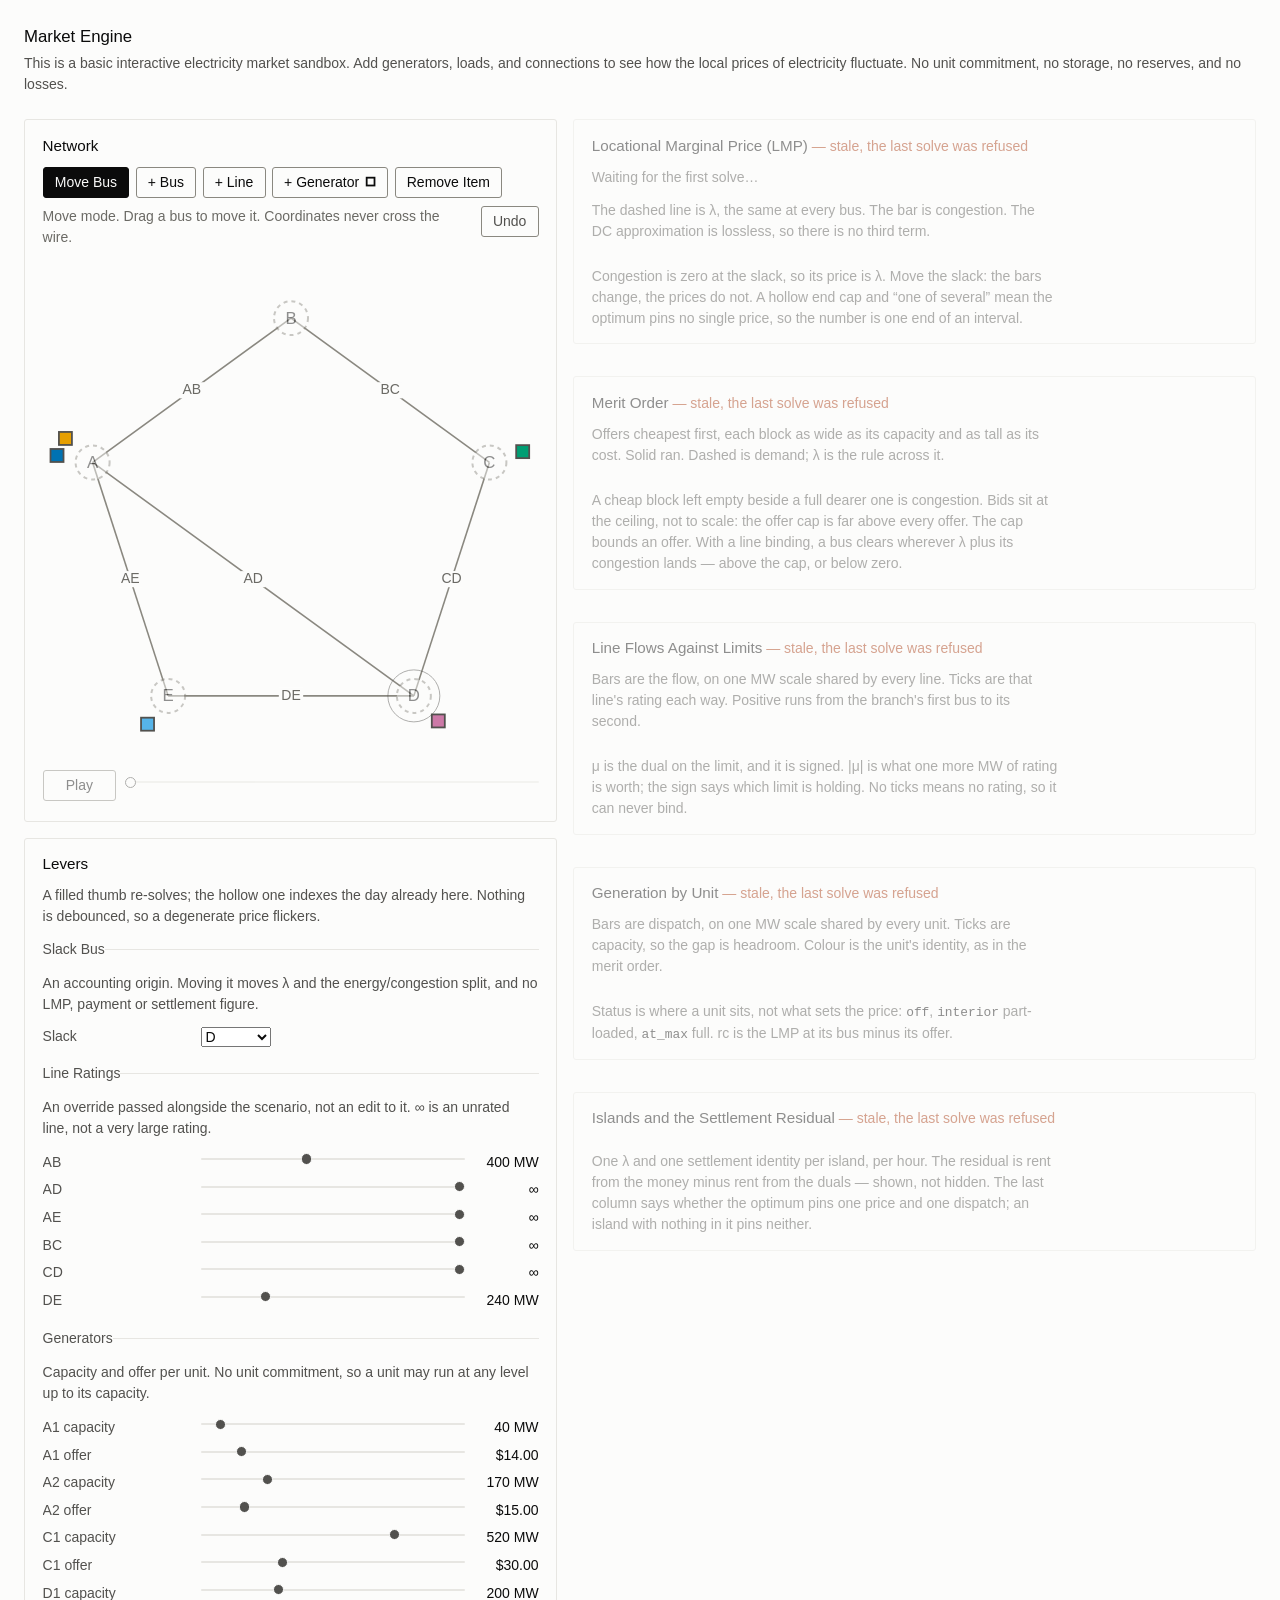
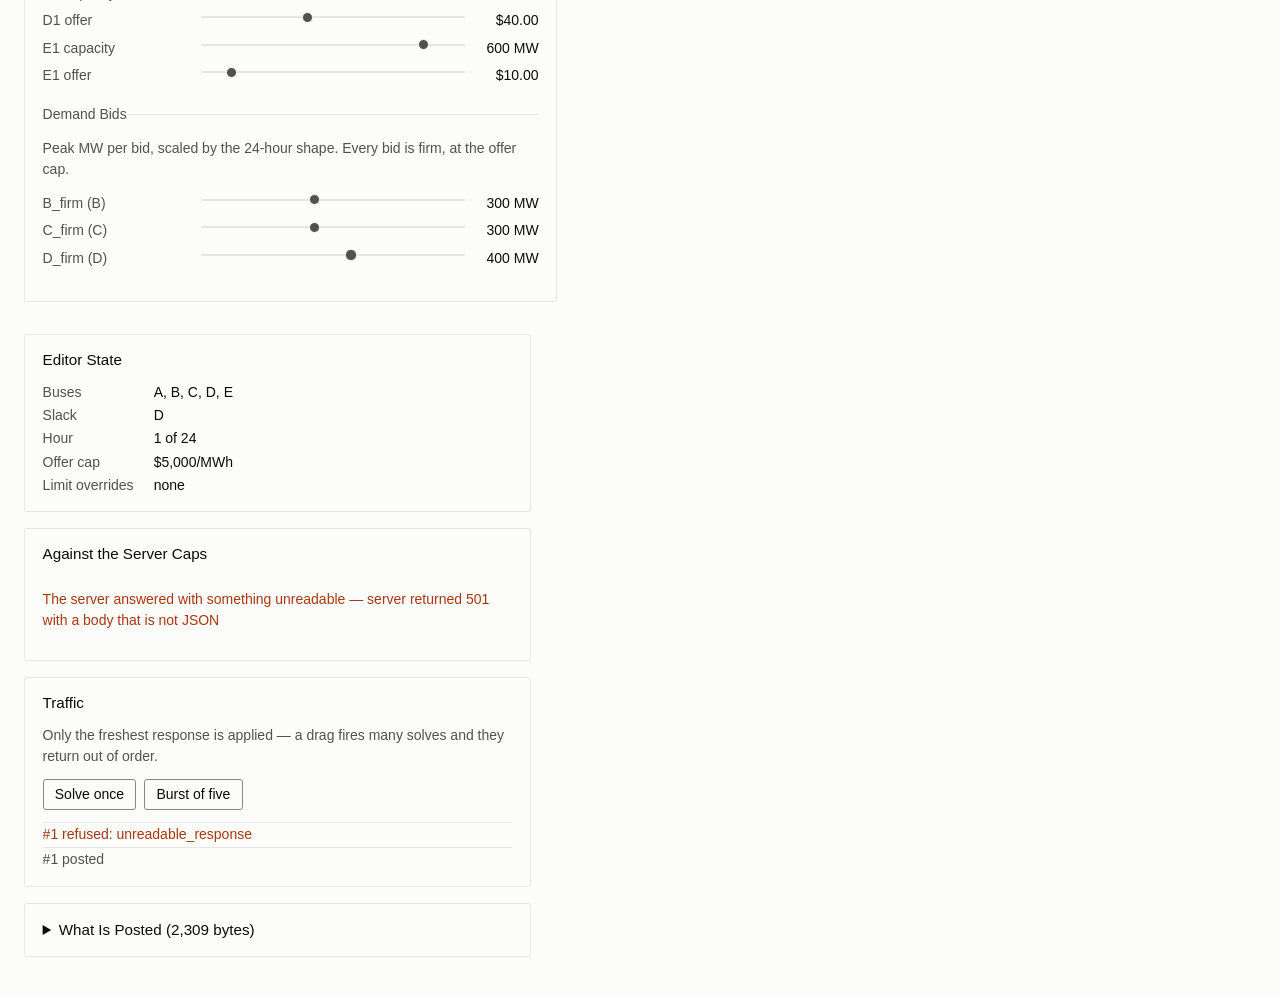
==== commit ad55ad53: "State the scope in the masthead again The subtitle carried it until the previous commit replaced it " ====
--- a/web/index.html
+++ b/web/index.html
@@ -10,9 +10,9 @@
   <header class="masthead">
     <h1>Market Engine</h1>
     <p class="subhead">
-      This is an interactive electricity market sandbox. Add generators,
-      loads, connections and see how the local price of electricity
-      fluctuates throughout a given day.
+      This is a basic interactive electricity market sandbox. Add generators,
+      loads, and connections to see how the local prices of electricity
+      fluctuate. No unit commitment, no storage, no reserves, and no losses.
     </p>
   </header>
 
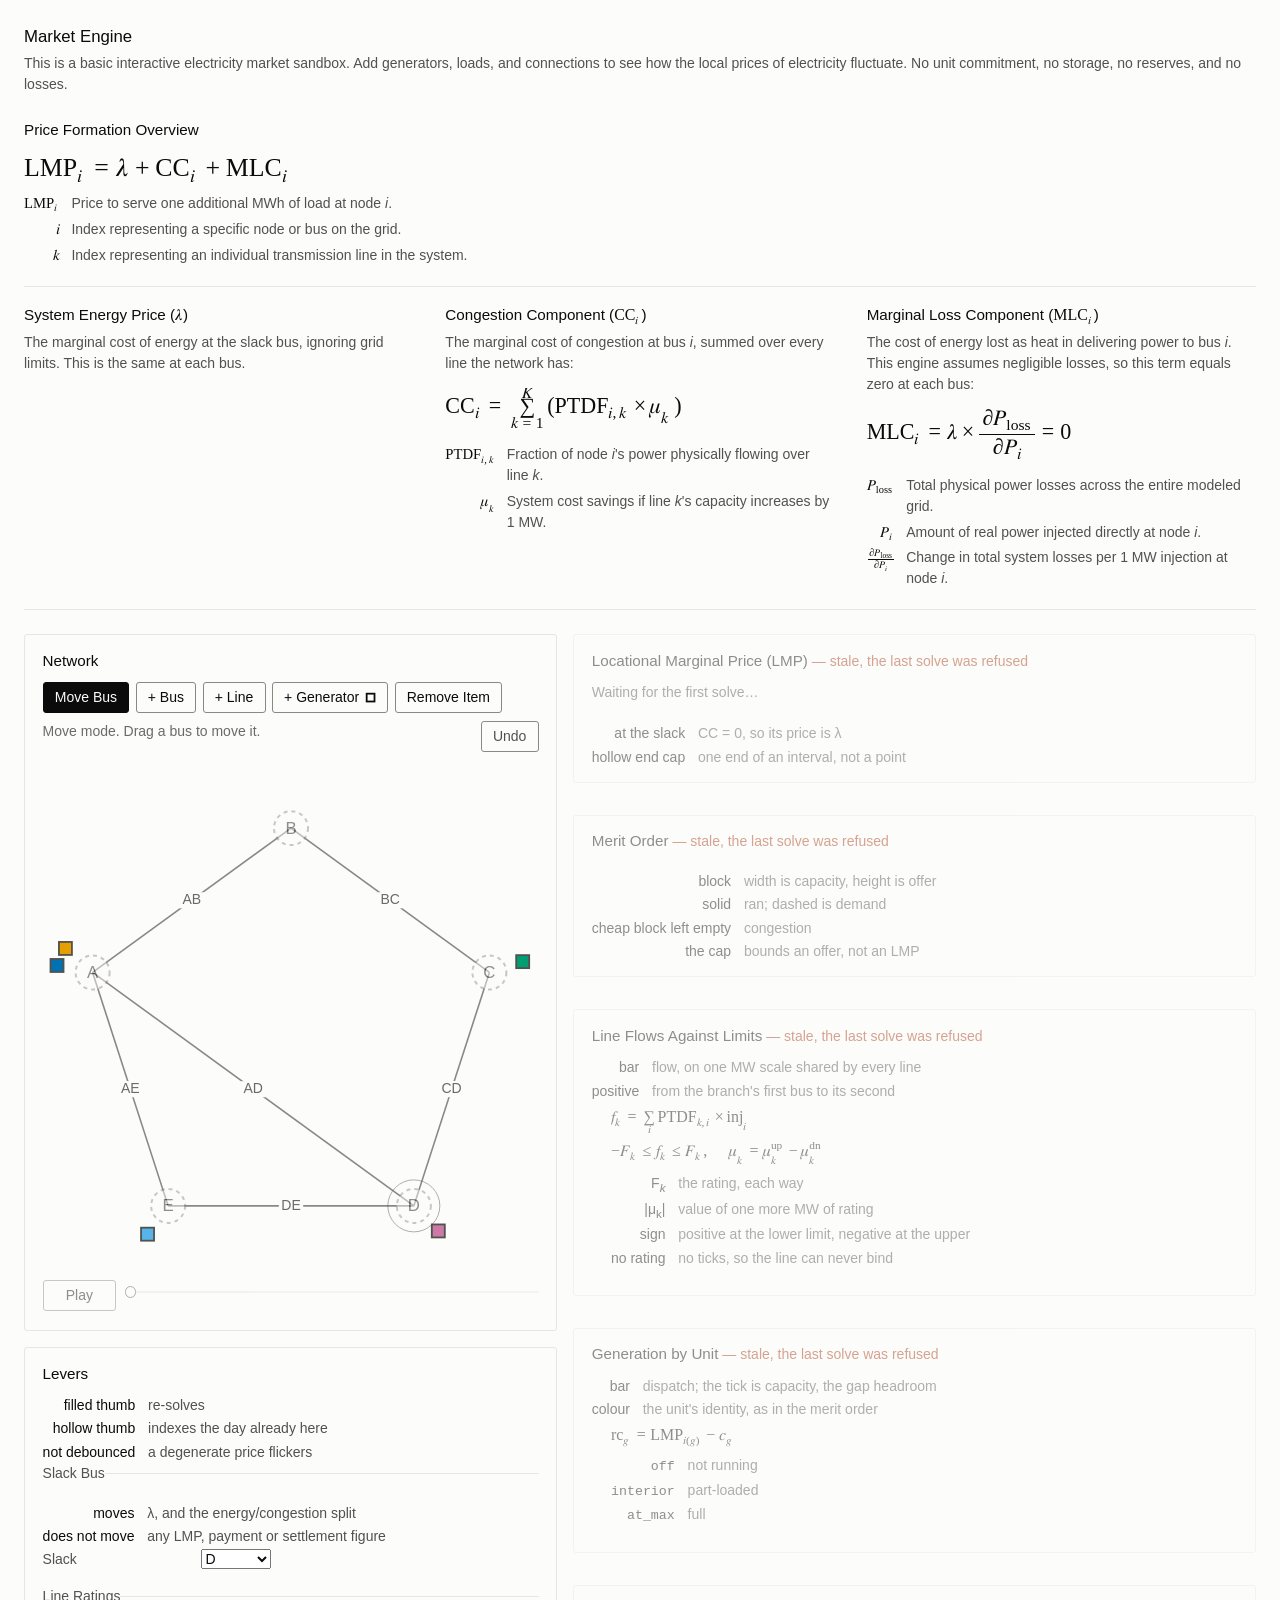
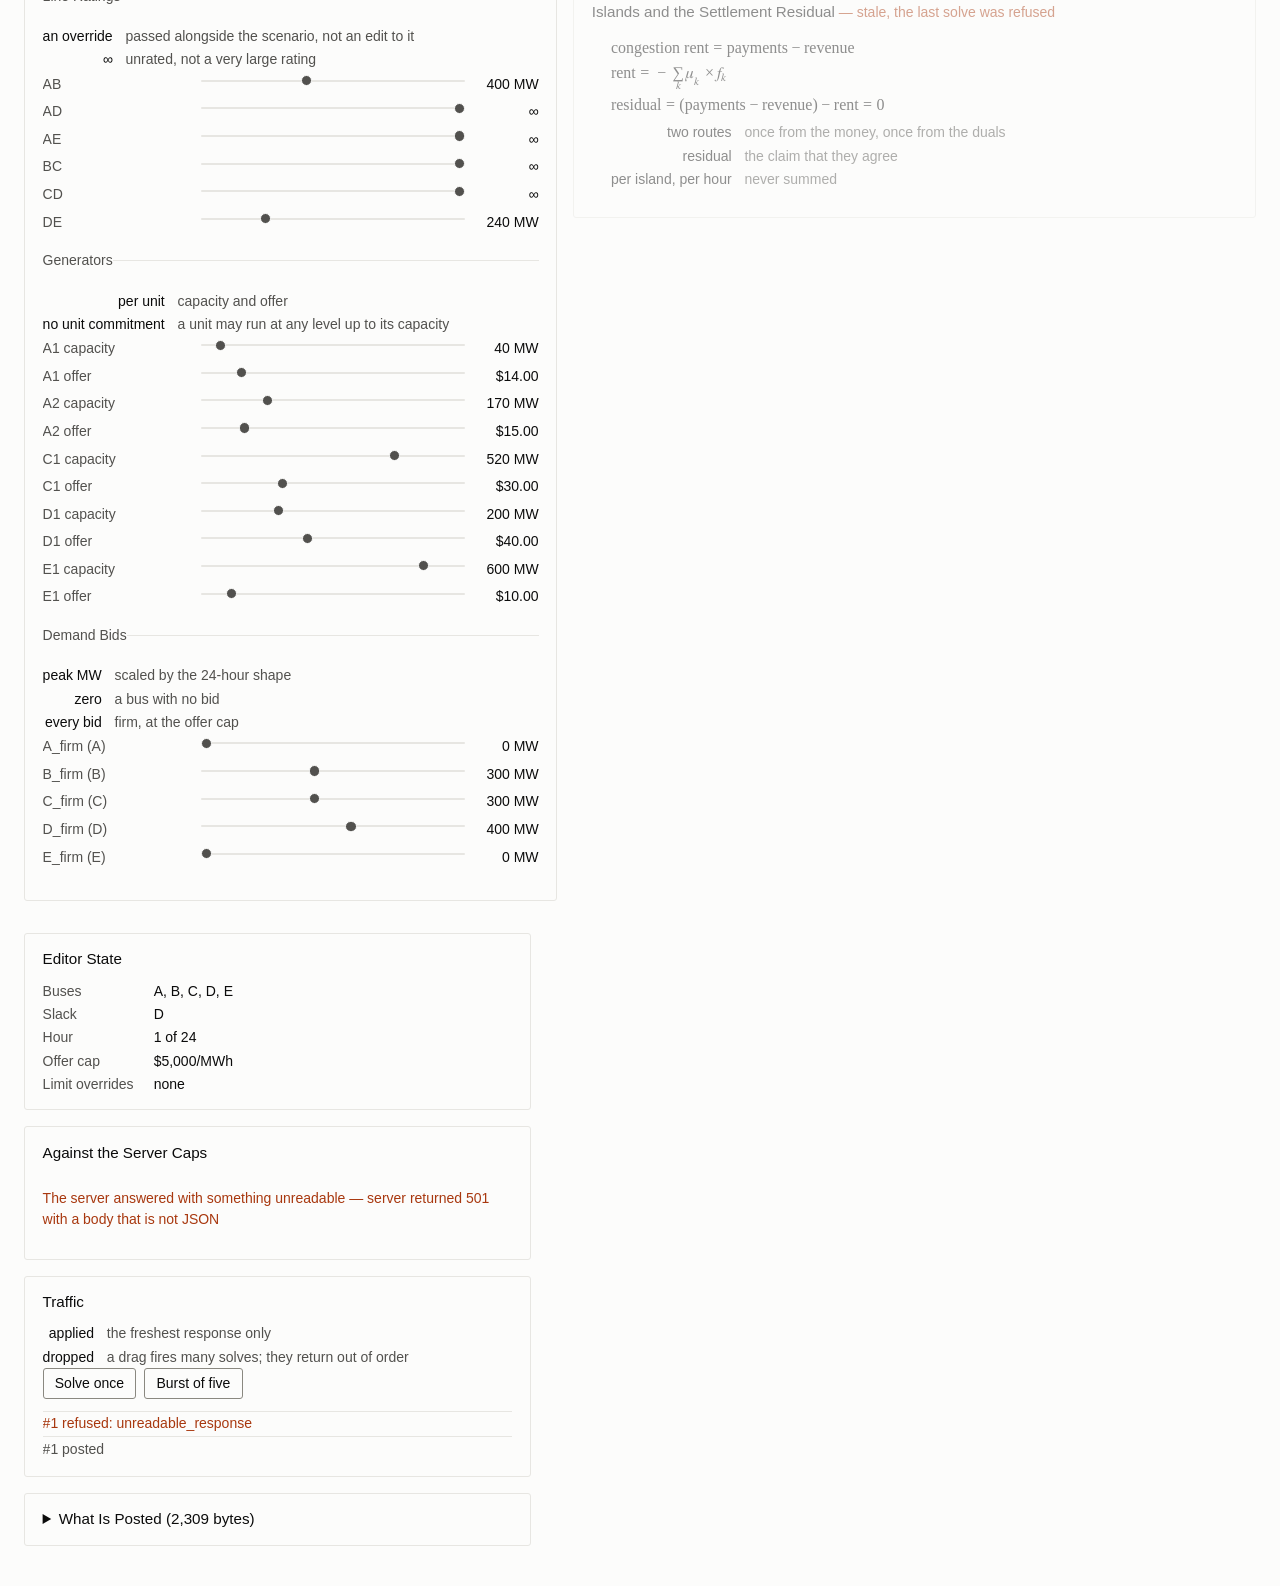
==== commit beddb4b1: "State the identity instead of describing it The page explained its own mathematics in prose: eleven " ====
--- a/web/index.html
+++ b/web/index.html
@@ -16,6 +16,94 @@
     </p>
   </header>
 
+  <!-- W3.14. The formulation, set as a document rather than as a legend, and
+       standing above the frame as the page's header.
+
+       One column per term of the identity, in the order the identity reads
+       them, and each column carries its equation together with the symbols
+       that appear in it. A single glossary at the foot was tried and dropped:
+       it put PTDF a long way from the sum it indexes, so a reader meeting a
+       symbol had to leave the equation to look it up.
+
+       Above the frame rather than inside the views because it is what the
+       rest of the page is evidence for -- the identity is read once, and
+       every panel underneath is one term of it measured.
+
+       Lambda's column has no equation because it has none: it is the dual on
+       the balance constraint, not a sum over anything, and the shorter column
+       is that fact rather than an unfinished one. -->
+  <section class="formulation">
+    <h2>Price Formation Overview</h2>
+
+    <div class="formulation-lead">
+      <math display="block" class="display">
+        <mrow>
+          <msub><mi mathvariant="italic">LMP</mi><mi>i</mi></msub><mo>=</mo><mi>&#955;</mi><mo>+</mo><msub><mi mathvariant="italic">CC</mi><mi>i</mi></msub><mo>+</mo><msub><mi mathvariant="italic">MLC</mi><mi>i</mi></msub>
+        </mrow>
+      </math>
+        <dl class="defs">
+          <dt><math><msub><mi mathvariant="italic">LMP</mi><mi>i</mi></msub></math></dt><dd>Price to serve one additional MWh of load at node <i>i</i>.</dd>
+          <dt><math><mi>i</mi></math></dt><dd>Index representing a specific node or bus on the grid.</dd>
+          <dt><math><mi>k</mi></math></dt><dd>Index representing an individual transmission line in the system.</dd>
+        </dl>
+    </div>
+
+    <div class="formulation-parts">
+      <div>
+        <h3>System Energy Price (<math><mi>&#955;</mi></math>)</h3>
+        <p>The marginal cost of energy at the slack bus, ignoring grid limits.
+          This is the same at each bus.</p>
+      </div>
+
+      <div>
+        <h3>Congestion Component (<math><msub><mi mathvariant="italic">CC</mi><mi>i</mi></msub></math>)</h3>
+        <p>The marginal cost of congestion at bus <i>i</i>, summed over every
+          line the network has:</p>
+
+        <math display="block" class="display">
+          <mrow>
+            <msub><mi mathvariant="italic">CC</mi><mi>i</mi></msub><mo>=</mo>
+            <munderover><mo movablelimits="false">&#8721;</mo>
+              <mrow><mi>k</mi><mo>=</mo><mn>1</mn></mrow><mi>K</mi></munderover>
+            <mrow><mo stretchy="false">(</mo><msub><mi mathvariant="italic">PTDF</mi><mrow><mi>i</mi><mo>,</mo><mi>k</mi></mrow></msub><mo>&#215;</mo><msub><mi>&#956;</mi><mi>k</mi></msub>
+              <mspace width="0.12em"></mspace><mo stretchy="false">)</mo></mrow>
+          </mrow>
+        </math>
+
+        <!-- The field this row names is signed: mu = mu_up - mu_dn, positive
+             at a line's lower limit and negative at its upper, so it is |mu|
+             that is the saving stated here (src/model/pricing.py:16-25,
+             measured there as DE rated 240 carrying sum mu = +979.4908). The
+             sign is carried in the Line Flows panel, which is where a reader
+             meets a negative mu against a number on screen. -->
+        <dl class="defs">
+          <dt><math><msub><mi mathvariant="italic">PTDF</mi><mrow><mi>i</mi><mo>,</mo><mi>k</mi></mrow></msub></math></dt><dd>Fraction of node <i>i</i>'s power physically flowing over line <i>k</i>.</dd>
+          <dt><math><msub><mi>&#956;</mi><mi>k</mi></msub></math></dt><dd>System cost savings if line <i>k</i>'s capacity increases by 1 MW.</dd>
+        </dl>
+      </div>
+
+      <div>
+        <h3>Marginal Loss Component (<math><msub><mi mathvariant="italic">MLC</mi><mi>i</mi></msub></math>)</h3>
+        <p>The cost of energy lost as heat in delivering power to bus <i>i</i>.
+          This engine assumes negligible losses, so this term equals zero at
+          each bus:</p>
+
+        <math display="block" class="display">
+          <mrow>
+            <msub><mi mathvariant="italic">MLC</mi><mi>i</mi></msub><mo>=</mo><mi>&#955;</mi><mo>&#215;</mo><mfrac><mrow><mo>&#8706;</mo><msub><mi>P</mi><mi mathvariant="italic">loss</mi></msub></mrow><mrow><mo>&#8706;</mo><msub><mi>P</mi><mi>i</mi></msub></mrow></mfrac><mo>=</mo><mn>0</mn>
+          </mrow>
+        </math>
+
+        <dl class="defs">
+          <dt><math><msub><mi>P</mi><mi mathvariant="italic">loss</mi></msub></math></dt><dd>Total physical power losses across the entire modeled grid.</dd>
+          <dt><math><msub><mi>P</mi><mi>i</mi></msub></math></dt><dd>Amount of real power injected directly at node <i>i</i>.</dd>
+          <dt><math><mfrac><mrow><mo>&#8706;</mo><msub><mi>P</mi><mi mathvariant="italic">loss</mi></msub></mrow><mrow><mo>&#8706;</mo><msub><mi>P</mi><mi>i</mi></msub></mrow></mfrac></math></dt><dd>Change in total system losses per 1 MW injection at node <i>i</i>.</dd>
+        </dl>
+      </div>
+    </div>
+  </section>
+
+
   <!-- W3.0, the frame. The rail holds what the visitor manipulates and the
        views hold what the engine answered, so a lever and the figure it moves
        are on screen together and a view can be read against the map without
@@ -52,10 +140,11 @@
 
       <section class="panel">
         <h2>Levers</h2>
-        <p class="note">
-          A filled thumb re-solves; the hollow one indexes the day already here.
-          Nothing is debounced, so a degenerate price flickers.
-        </p>
+        <dl class="key">
+          <dt>filled thumb</dt><dd>re-solves</dd>
+          <dt>hollow thumb</dt><dd>indexes the day already here</dd>
+          <dt>not debounced</dt><dd>a degenerate price flickers</dd>
+        </dl>
         <div id="levers"></div>
       </section>
     </div>
@@ -68,64 +157,91 @@
       <section class="panel" data-results>
         <h2>Locational Marginal Price (LMP)</h2>
         <p class="note" id="hour-note">Waiting for the first solve…</p>
-        <p class="note">
-          The dashed line is λ, the same at every bus. The bar is congestion.
-          The DC approximation is lossless, so there is no third term.
-        </p>
         <div id="split"></div>
-        <p class="caption">
-          Congestion is zero at the slack, so its price is λ. Move the slack: the
-          bars change, the prices do not. A hollow end cap and “one of several”
-          mean the optimum pins no single price, so the number is one end of an
-          interval.
-        </p>
+        <dl class="key">
+          <dt>at the slack</dt><dd>CC = 0, so its price is λ</dd>
+          <dt>hollow end cap</dt><dd>one end of an interval, not a point</dd>
+        </dl>
       </section>
 
       <section class="panel" data-results>
         <h2>Merit Order</h2>
-        <p class="note">
-          Offers cheapest first, each block as wide as its capacity and as tall as
-          its cost. Solid ran. Dashed is demand; λ is the rule across it.
-        </p>
         <div id="merit"></div>
-        <p class="caption">
-          A cheap block left empty beside a full dearer one is congestion. Bids sit
-          at the ceiling, not to scale: the offer cap is far above every offer.
-          The cap bounds an offer. With a line binding, a bus clears wherever
-          λ plus its congestion lands — above the cap, or below zero.
-        </p>
+        <dl class="key">
+          <dt>block</dt><dd>width is capacity, height is offer</dd>
+          <dt>solid</dt><dd>ran; dashed is demand</dd>
+          <dt>cheap block left empty</dt><dd>congestion</dd>
+          <dt>the cap</dt><dd>bounds an offer, not an LMP</dd>
+        </dl>
       </section>
 
       <section class="panel" data-results>
         <h2>Line Flows Against Limits</h2>
-        <p class="note">
-          Bars are the flow, on one MW scale shared by every line. Ticks are that
-          line's rating each way. Positive runs from the branch's first bus to its
-          second.
-        </p>
+        <dl class="key">
+          <dt>bar</dt><dd>flow, on one MW scale shared by every line</dd>
+          <dt>positive</dt><dd>from the branch's first bus to its second</dd>
+        </dl>
         <div id="flows"></div>
-        <p class="caption">
-          μ is the dual on the limit, and it is signed. |μ| is what one more MW
-          of rating is worth; the sign says which limit is holding. No ticks
-          means no rating, so it can never bind.
-        </p>
+        <div class="eq">
+          <math display="block">
+            <mrow>
+              <msub><mi>f</mi><mi>k</mi></msub>
+              <mo>=</mo>
+              <munder><mo movablelimits="false">&#8721;</mo><mi>i</mi></munder>
+              <msub><mi mathvariant="italic">PTDF</mi>
+                <mrow><mi>k</mi><mo>,</mo><mi>i</mi></mrow></msub>
+              <mo>&#215;</mo>
+              <msub><mi mathvariant="italic">inj</mi><mi>i</mi></msub>
+            </mrow>
+          </math>
+          <math display="block">
+            <mrow>
+              <mo>&#8722;</mo><msub><mi>F</mi><mi>k</mi></msub>
+              <mo>&#8804;</mo><msub><mi>f</mi><mi>k</mi></msub>
+              <mo>&#8804;</mo><msub><mi>F</mi><mi>k</mi></msub>
+              <mo>,</mo>
+              <mspace width="1.2em"></mspace>
+              <msub><mi>&#956;</mi><mi>k</mi></msub>
+              <mo>=</mo>
+              <msubsup><mi>&#956;</mi><mi>k</mi><mrow><mi mathvariant="normal">up</mi></mrow></msubsup>
+              <mo>&#8722;</mo>
+              <msubsup><mi>&#956;</mi><mi>k</mi><mrow><mi mathvariant="normal">dn</mi></mrow></msubsup>
+            </mrow>
+          </math>
+          <dl class="key">
+            <dt>F<sub><i>k</i></sub></dt><dd>the rating, each way</dd>
+            <dt>|&#956;<sub>k</sub>|</dt><dd>value of one more MW of rating</dd>
+            <dt>sign</dt><dd>positive at the lower limit, negative at the upper</dd>
+            <dt>no rating</dt><dd>no ticks, so the line can never bind</dd>
+          </dl>
+        </div>
       </section>
 
       <!-- Spans the row: the fleet runs 40 MW to 600 MW, and in a half-width
            column the smallest unit's bar is four pixels and reads as zero. -->
       <section class="panel span-all" data-results>
         <h2>Generation by Unit</h2>
-        <p class="note">
-          Bars are dispatch, on one MW scale shared by every unit. Ticks are
-          capacity, so the gap is headroom. Colour is the unit's identity, as in the
-          merit order.
-        </p>
+        <dl class="key">
+          <dt>bar</dt><dd>dispatch; the tick is capacity, the gap headroom</dd>
+          <dt>colour</dt><dd>the unit's identity, as in the merit order</dd>
+        </dl>
         <div id="units"></div>
-        <p class="caption">
-          Status is where a unit sits, not what sets the price:
-          <code>off</code>, <code>interior</code> part-loaded,
-          <code>at_max</code> full. rc is the LMP at its bus minus its offer.
-        </p>
+        <div class="eq">
+          <math display="block">
+            <mrow>
+              <msub><mi mathvariant="italic">rc</mi><mi>g</mi></msub>
+              <mo>=</mo>
+              <msub><mi mathvariant="italic">LMP</mi><mrow><mi>i</mi><mo stretchy="false">(</mo><mi>g</mi><mo stretchy="false">)</mo></mrow></msub>
+              <mo>&#8722;</mo>
+              <msub><mi>c</mi><mi>g</mi></msub>
+            </mrow>
+          </math>
+          <dl class="key">
+            <dt><code>off</code></dt><dd>not running</dd>
+            <dt><code>interior</code></dt><dd>part-loaded</dd>
+            <dt><code>at_max</code></dt><dd>full</dd>
+          </dl>
+        </div>
       </section>
 
       <!-- Spans the row: the residual is the last column, and a ledger whose
@@ -133,12 +249,41 @@
       <section class="panel span-all" data-results>
         <h2>Islands and the Settlement Residual</h2>
         <div id="islands"></div>
-        <p class="caption">
-          One λ and one settlement identity per island, per hour. The residual
-          is rent from the money minus rent from the duals — shown, not
-          hidden. The last column says whether the optimum pins one price and
-          one dispatch; an island with nothing in it pins neither.
-        </p>
+        <div class="eq">
+          <math display="block">
+            <mrow>
+              <mtext>congestion rent</mtext>
+              <mo>=</mo>
+              <mtext>payments</mtext><mo>&#8722;</mo><mtext>revenue</mtext>
+            </mrow>
+          </math>
+          <math display="block">
+            <mrow>
+              <mtext>rent</mtext>
+              <mo>=</mo>
+              <mo>&#8722;</mo>
+              <munder><mo movablelimits="false">&#8721;</mo><mi>k</mi></munder>
+              <msub><mi>&#956;</mi><mi>k</mi></msub>
+              <mo>&#215;</mo>
+              <msub><mi>f</mi><mi>k</mi></msub>
+            </mrow>
+          </math>
+          <math display="block">
+            <mrow>
+              <mtext>residual</mtext>
+              <mo>=</mo>
+              <mo stretchy="false">(</mo><mtext>payments</mtext>
+              <mo>&#8722;</mo><mtext>revenue</mtext><mo stretchy="false">)</mo>
+              <mo>&#8722;</mo><mtext>rent</mtext>
+              <mo>=</mo><mn>0</mn>
+            </mrow>
+          </math>
+          <dl class="key">
+            <dt>two routes</dt><dd>once from the money, once from the duals</dd>
+            <dt>residual</dt><dd>the claim that they agree</dd>
+            <dt>per island, per hour</dt><dd>never summed</dd>
+          </dl>
+        </div>
       </section>
 
     </main>
@@ -161,10 +306,10 @@
 
     <section class="panel">
       <h2>Traffic</h2>
-      <p class="note">
-        Only the freshest response is applied — a drag fires many solves and they
-          return out of order.
-        </p>
+      <dl class="key">
+        <dt>applied</dt><dd>the freshest response only</dd>
+        <dt>dropped</dt><dd>a drag fires many solves; they return out of order</dd>
+      </dl>
       <p class="controls">
         <button type="button" id="solve">Solve once</button>
         <button type="button" id="burst">Burst of five</button>
--- a/web/css/style.css
+++ b/web/css/style.css
@@ -1524,3 +1524,228 @@
   margin: 0.15rem 0 0;
   font-variant-numeric: tabular-nums;
 }
+
+/* ------------------------------------------------- W3.13, equations on screen
+   Four panels described an identity in a sentence and now state it. The
+   project is about where prices come from, and a paragraph saying "the bar is
+   congestion" is a worse account of
+
+       LMP_i = lambda + CC_i + MLC_i
+
+   than the line itself is.
+
+   Native MathML, no library. The repo's reason for no toolchain is lifespan
+   (CLAUDE.md, Frontend stack), and a CDN script pinned to a version is the
+   same bet one layer down; MathML is in Chrome, Safari and Firefox and needs
+   no build step, no script and no stylesheet from anywhere else.
+
+   Indented on its own line rather than centred: centring an equation in a
+   panel this narrow puts it in a different place on every row, and the
+   register's rule is that a formula gets its own line with the symbols
+   defined around it. */
+
+.eq {
+  margin: 0 0 0.75rem;
+}
+
+.eq math {
+  display: block;
+  margin: 0.55rem 0 0.55rem 1.2rem;
+  font-size: 1.05em;
+  /* An equation is the one thing on this page allowed to be wider than its
+     column -- a subscripted sum does not wrap. It scrolls in its own box, so
+     the page itself never scrolls sideways. */
+  overflow-x: auto;
+  overflow-y: hidden;
+}
+
+/* The symbols, defined around the formula. Same size and colour as the .note
+   it replaced, so the hierarchy is unchanged: the equation is the mark and
+   this is its caption. */
+.eq-note {
+  font-size: var(--type-annot);
+  color: var(--ink-2);
+  margin: 0.35rem 0 0;
+}
+
+.eq-note code {
+  font-size: 0.95em;
+}
+
+/* ------------------------------------------------------- W3.13, the symbol key
+   What replaced the panel paragraphs. Every view used to carry a note above
+   the figure and a caption below it, four to five lines each; the equation
+   now states the mechanism and this names the symbols in it.
+
+   A term and a gloss, not a sentence. The gloss is a noun phrase and stops
+   where the fact stops, so the column is scanned rather than read -- which is
+   the difference between a legend and an argument, and the argument belongs
+   in the prose around the figure, not on it.
+
+   Two columns, the term right-aligned against its gloss, so the terms form a
+   single edge the eye can run down. */
+
+.key {
+  display: grid;
+  grid-template-columns: max-content 1fr;
+  gap: 0.15rem 0.8rem;
+  margin: 0.5rem 0 0;
+  font-size: var(--type-annot);
+}
+
+.key dt {
+  text-align: right;
+  color: var(--ink);
+  white-space: nowrap;
+}
+
+.key dd {
+  margin: 0;
+  color: var(--ink-2);
+}
+
+.key code { font-size: 0.95em; }
+
+/* A key sitting under an equation belongs to it: tightened up, and indented
+   to the equation's own margin so the two read as one block. */
+.eq .key {
+  margin-left: 1.2rem;
+  margin-top: 0.4rem;
+}
+
+@media (max-width: 30rem) {
+  /* The terms stack over their glosses rather than squeezing the gloss into
+     a four-character column. */
+  .key { grid-template-columns: 1fr; gap: 0 }
+  .key dt { text-align: left; margin-top: 0.3rem }
+}
+
+/* ------------------------------------------ W3.14, the price formation header
+   Restyled at W3.15 -- see below for what moved and why.
+
+   The math set as a document and standing above the frame: a lead identity,
+   then a heading per term, an equation where the term has one, and a
+   definition list under it.
+
+   It is the page's header rather than a panel because it is read once and
+   every view below is one of its terms measured. It carries no panel border
+   for the same reason -- a border would make it the first of eight boxes
+   instead of the statement the eight are evidence for.
+
+   h2 is set at --type-label, not --type-title: it sits under the masthead's
+   h1 and had been the same size, so the page read as two competing titles
+   before any figure. Sized to match every panel h2 below it in the frame,
+   it now reads as a section heading rather than a second name for the page. */
+
+.formulation {
+  margin: 0 0 1.5rem;
+  padding: 0 0 1.25rem;
+  border-bottom: 1px solid var(--grid);
+}
+
+.formulation h2 {
+  font-size: var(--type-label);
+  font-weight: 500;
+  margin: 0 0 0.7rem;
+}
+
+.formulation h3 {
+  font-size: var(--type-label);
+  font-weight: 500;
+  margin: 0 0 0.3rem;
+}
+
+.formulation p {
+  font-size: var(--type-annot);
+  color: var(--ink-2);
+  margin: 0 0 0.4rem;
+  max-width: 68ch;
+}
+
+/* The lead is capped at the same measure as its own paragraph, so the
+   equation centres over the text it introduces instead of over the full
+   width of the page -- it was doing the latter while the three-term band
+   below it kept to a text measure, and the two did not read as one block. */
+.formulation-lead {
+  max-width: 40rem;
+  margin: 0 0 1.25rem;
+}
+
+/* Three terms, one column each -- lambda, the congestion component, the
+   loss component -- so the identity's three-term sum and the header's
+   three-column shape are the same shape. auto-fit rather than a fixed count:
+   the same rule the views grid below uses, so the band degrades the same way
+   the page already does when the window narrows. */
+.formulation-parts {
+  display: grid;
+  grid-template-columns: repeat(auto-fit, minmax(15rem, 1fr));
+  gap: 1.25rem 2rem;
+  align-items: start;
+  padding-top: 1.1rem;
+  border-top: 1px solid var(--grid);
+}
+
+/* The equation is the focal point of its block, so it is the one thing on the
+   page set larger than a heading.
+
+   Left edge, not centred: a centred equation over a left-aligned paragraph
+   reads as two blocks rather than one, which was the header's first problem.
+   fit-content keeps the box no wider than the formula itself, so overflow-x
+   on a long line does not open a scrollbar the width of the column. */
+.formulation math.display {
+  display: block;
+  font-size: 1.45em;
+  width: fit-content;
+  max-width: 100%;
+  margin: 0.9rem 0 1rem;
+  overflow-x: auto;
+  overflow-y: hidden;
+}
+
+/* The lead identity is the page's one statement, so it gets the most room and
+   the largest setting of the three. */
+.formulation-lead math.display {
+  font-size: 1.7em;
+  margin: 1rem 0 0.6rem;
+}
+
+/* Inline math inside a heading or a list item sits on the text baseline and
+   takes the surrounding size, so a symbol in prose is the same symbol as in
+   the equation above it rather than a second notation for it. */
+.formulation h3 math,
+.defs math {
+  font-size: 1.05em;
+}
+
+
+
+
+/* ------------------------------- W3.14, the symbols beside their equations
+   A definition list per column, holding the symbols that appear in that
+   column's equation. The symbol is right-aligned so the symbols form one edge
+   to scan down, and the gloss sits beside it rather than under it.
+
+   A single glossary at the foot of the header was tried first and dropped: it
+   put PTDF a long way from the sum it indexes, and a reader meeting a symbol
+   had to leave the equation to look it up. */
+
+.defs {
+  display: grid;
+  grid-template-columns: max-content minmax(0, 1fr);
+  gap: 0.3rem 0.7rem;
+  align-items: baseline;
+  margin: 0.7rem 0 0;
+  font-size: var(--type-annot);
+}
+
+.defs dt {
+  text-align: right;
+  color: var(--ink);
+}
+
+.defs dd {
+  margin: 0;
+  color: var(--ink-2);
+}
+
+.defs math { font-size: 1.05em; }
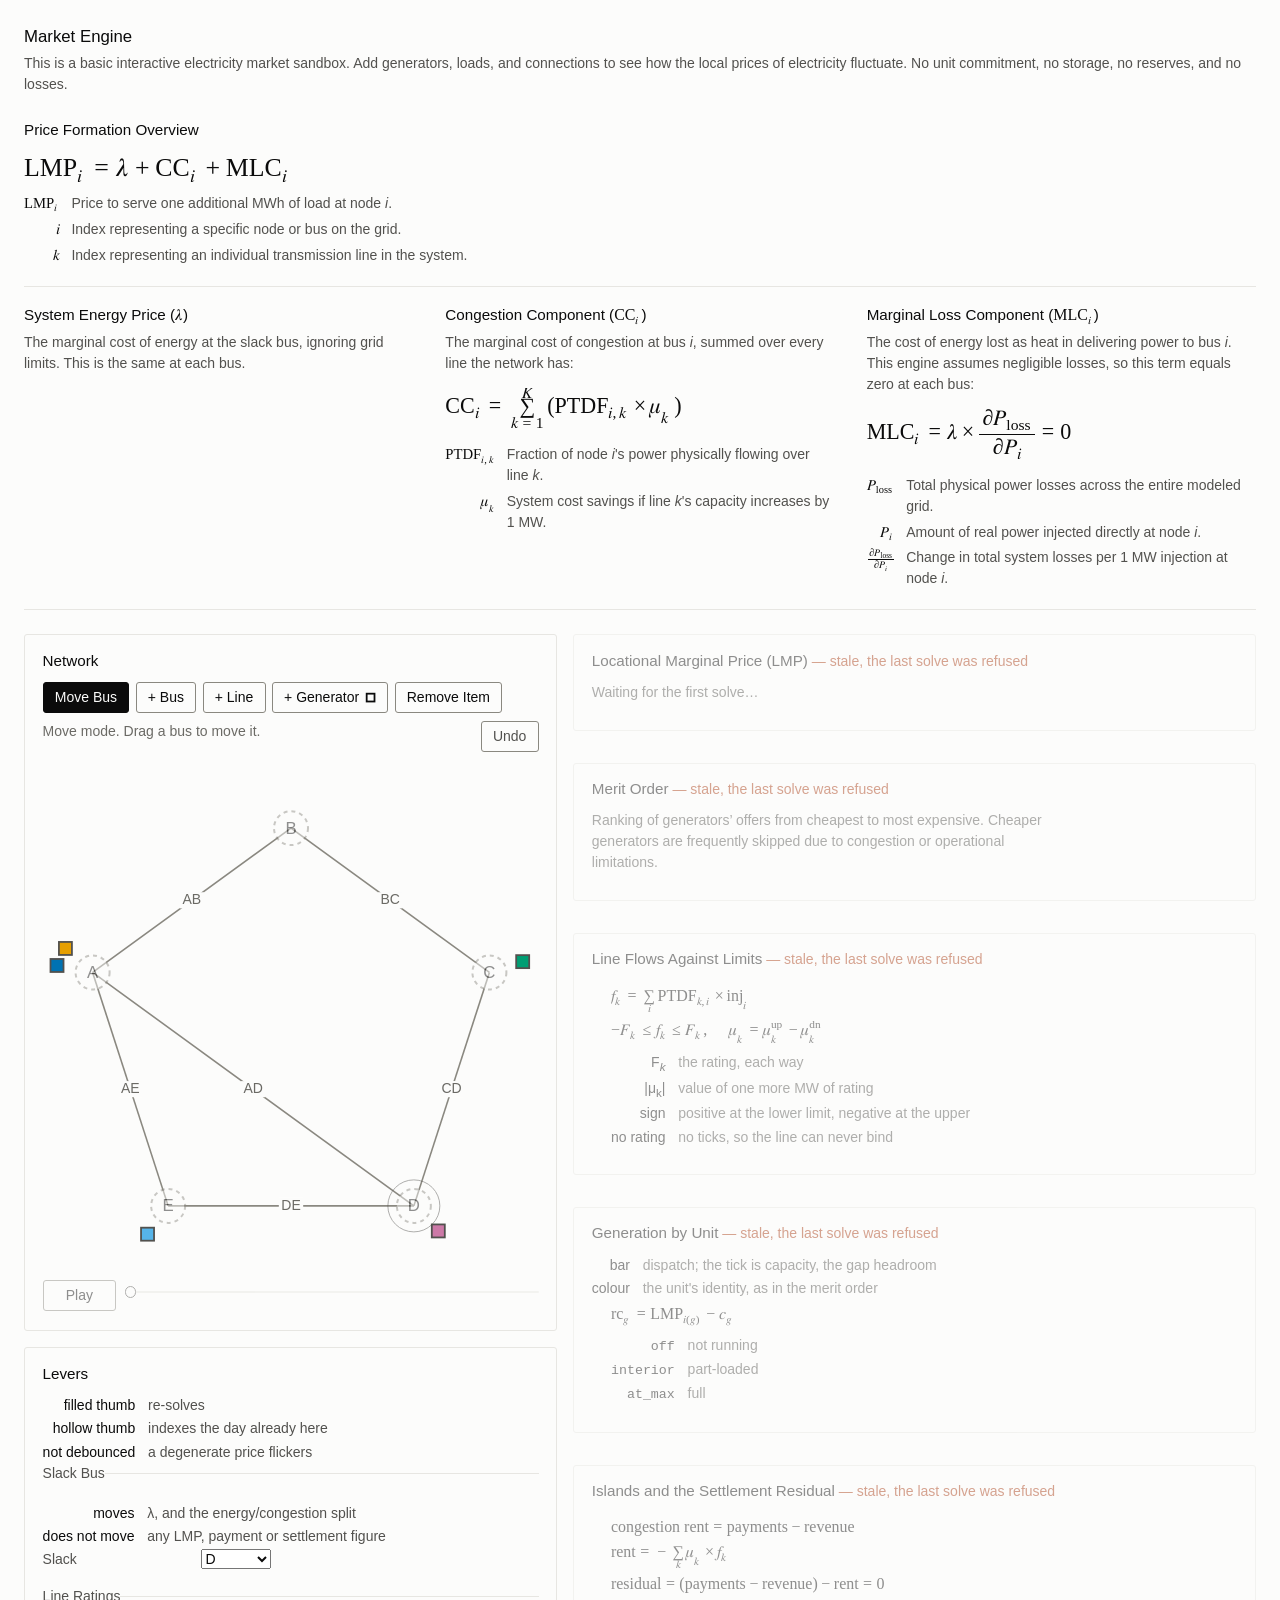
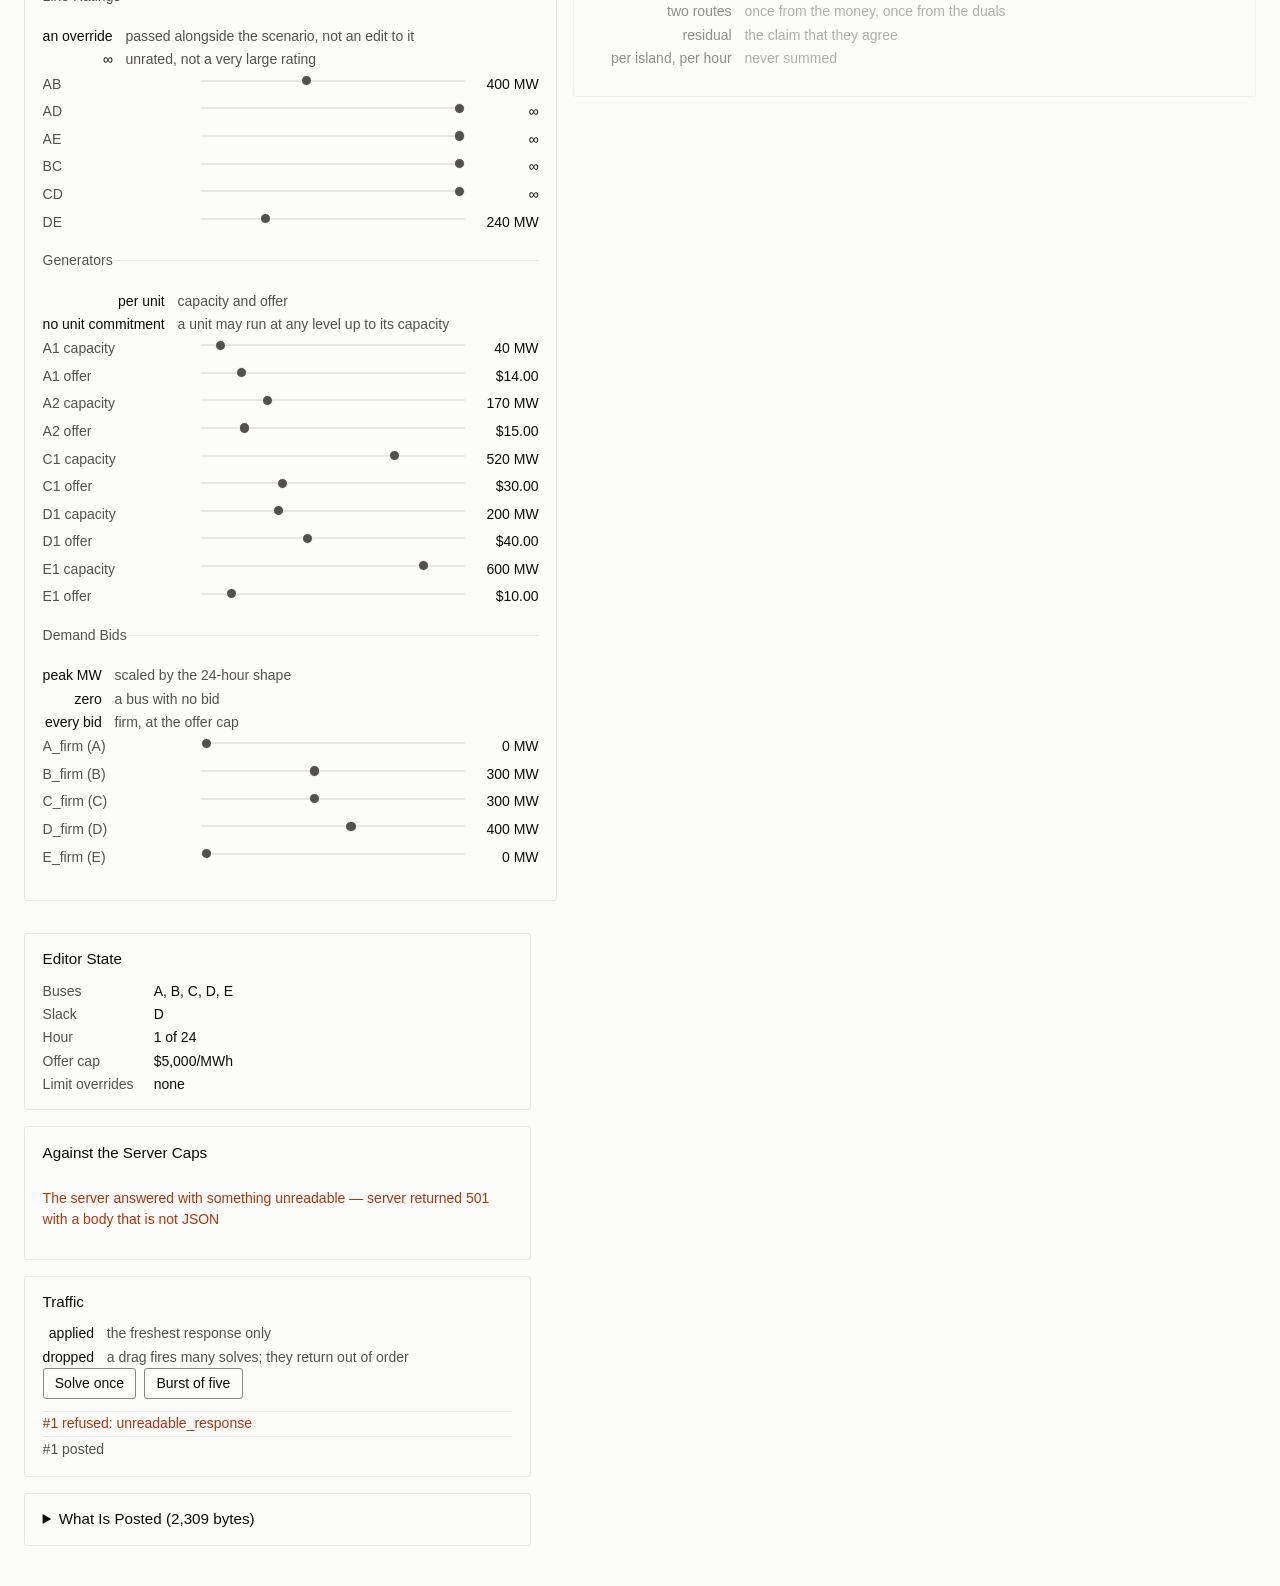
==== commit 656f53c3: "Cut three panel keys, and say what the merit stack ranks The LMP and Line Flows keys were naming mar" ====
--- a/web/index.html
+++ b/web/index.html
@@ -158,29 +158,20 @@
         <h2>Locational Marginal Price (LMP)</h2>
         <p class="note" id="hour-note">Waiting for the first solve…</p>
         <div id="split"></div>
-        <dl class="key">
-          <dt>at the slack</dt><dd>CC = 0, so its price is λ</dd>
-          <dt>hollow end cap</dt><dd>one end of an interval, not a point</dd>
-        </dl>
       </section>
 
       <section class="panel" data-results>
         <h2>Merit Order</h2>
         <div id="merit"></div>
-        <dl class="key">
-          <dt>block</dt><dd>width is capacity, height is offer</dd>
-          <dt>solid</dt><dd>ran; dashed is demand</dd>
-          <dt>cheap block left empty</dt><dd>congestion</dd>
-          <dt>the cap</dt><dd>bounds an offer, not an LMP</dd>
-        </dl>
+        <p class="note">
+          Ranking of generators&#8217; offers from cheapest
+          to most expensive. Cheaper generators are frequently skipped due to
+          congestion or operational limitations.
+        </p>
       </section>
 
       <section class="panel" data-results>
         <h2>Line Flows Against Limits</h2>
-        <dl class="key">
-          <dt>bar</dt><dd>flow, on one MW scale shared by every line</dd>
-          <dt>positive</dt><dd>from the branch's first bus to its second</dd>
-        </dl>
         <div id="flows"></div>
         <div class="eq">
           <math display="block">
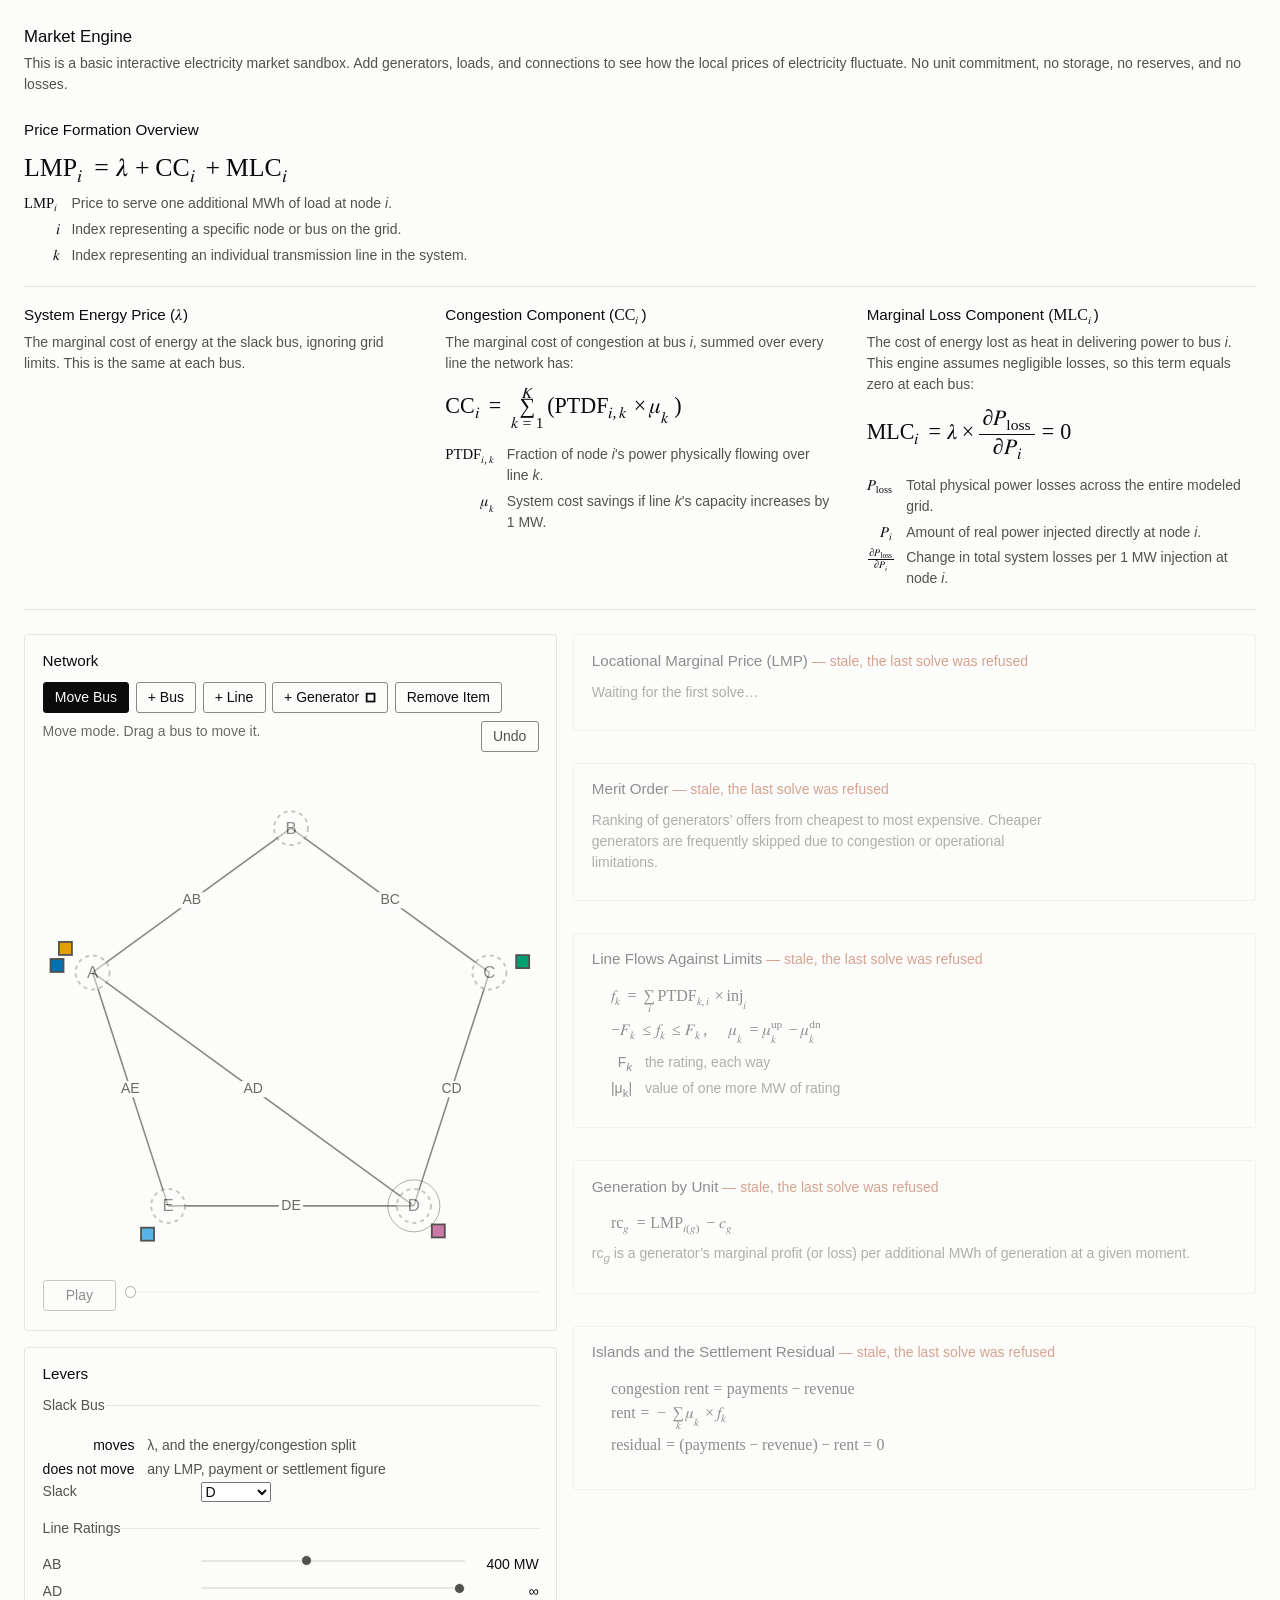
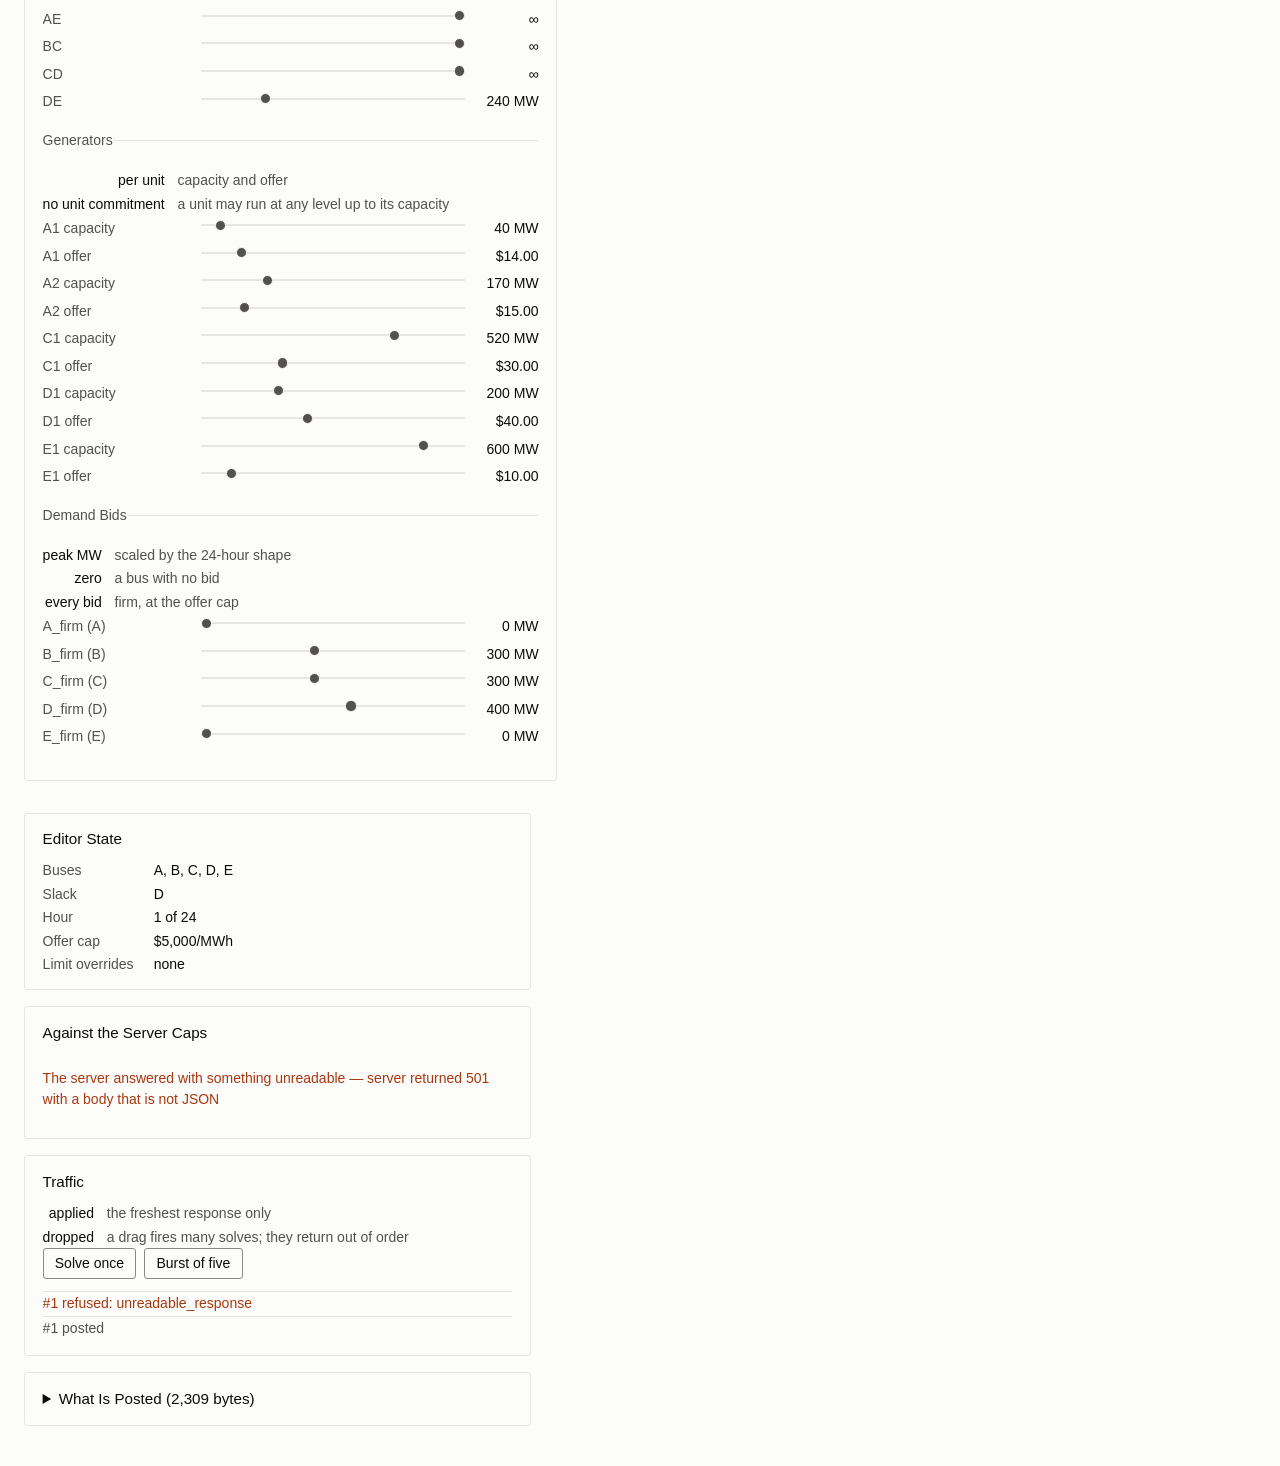
==== commit dfd28490: "Cut the remaining panel keys, and gloss rc instead Six keys went, across five panels: the flow legen" ====
--- a/web/index.html
+++ b/web/index.html
@@ -140,11 +140,6 @@
 
       <section class="panel">
         <h2>Levers</h2>
-        <dl class="key">
-          <dt>filled thumb</dt><dd>re-solves</dd>
-          <dt>hollow thumb</dt><dd>indexes the day already here</dd>
-          <dt>not debounced</dt><dd>a degenerate price flickers</dd>
-        </dl>
         <div id="levers"></div>
       </section>
     </div>
@@ -202,8 +197,6 @@
           <dl class="key">
             <dt>F<sub><i>k</i></sub></dt><dd>the rating, each way</dd>
             <dt>|&#956;<sub>k</sub>|</dt><dd>value of one more MW of rating</dd>
-            <dt>sign</dt><dd>positive at the lower limit, negative at the upper</dd>
-            <dt>no rating</dt><dd>no ticks, so the line can never bind</dd>
           </dl>
         </div>
       </section>
@@ -212,10 +205,6 @@
            column the smallest unit's bar is four pixels and reads as zero. -->
       <section class="panel span-all" data-results>
         <h2>Generation by Unit</h2>
-        <dl class="key">
-          <dt>bar</dt><dd>dispatch; the tick is capacity, the gap headroom</dd>
-          <dt>colour</dt><dd>the unit's identity, as in the merit order</dd>
-        </dl>
         <div id="units"></div>
         <div class="eq">
           <math display="block">
@@ -227,11 +216,10 @@
               <msub><mi>c</mi><mi>g</mi></msub>
             </mrow>
           </math>
-          <dl class="key">
-            <dt><code>off</code></dt><dd>not running</dd>
-            <dt><code>interior</code></dt><dd>part-loaded</dd>
-            <dt><code>at_max</code></dt><dd>full</dd>
-          </dl>
+          <p class="eq-note">
+            rc<sub><i>g</i></sub> is a generator&#8217;s marginal profit
+            (or loss) per additional MWh of generation at a given moment.
+          </p>
         </div>
       </section>
 
@@ -269,11 +257,6 @@
               <mo>=</mo><mn>0</mn>
             </mrow>
           </math>
-          <dl class="key">
-            <dt>two routes</dt><dd>once from the money, once from the duals</dd>
-            <dt>residual</dt><dd>the claim that they agree</dd>
-            <dt>per island, per hour</dt><dd>never summed</dd>
-          </dl>
         </div>
       </section>
 
--- a/web/css/style.css
+++ b/web/css/style.css
@@ -1141,8 +1141,6 @@
   display: inline-block;
 }
 
-.flow-ramp-note { margin: 0.15rem 0 0; flex-basis: 100%; }
-
 /* The flow, over the wire on the map. Same path: the colour replaces the
    grey rather than fringing it, and the width is the flow in MW. The group
    carries data-results, so a refused solve fades it and leaves the topology
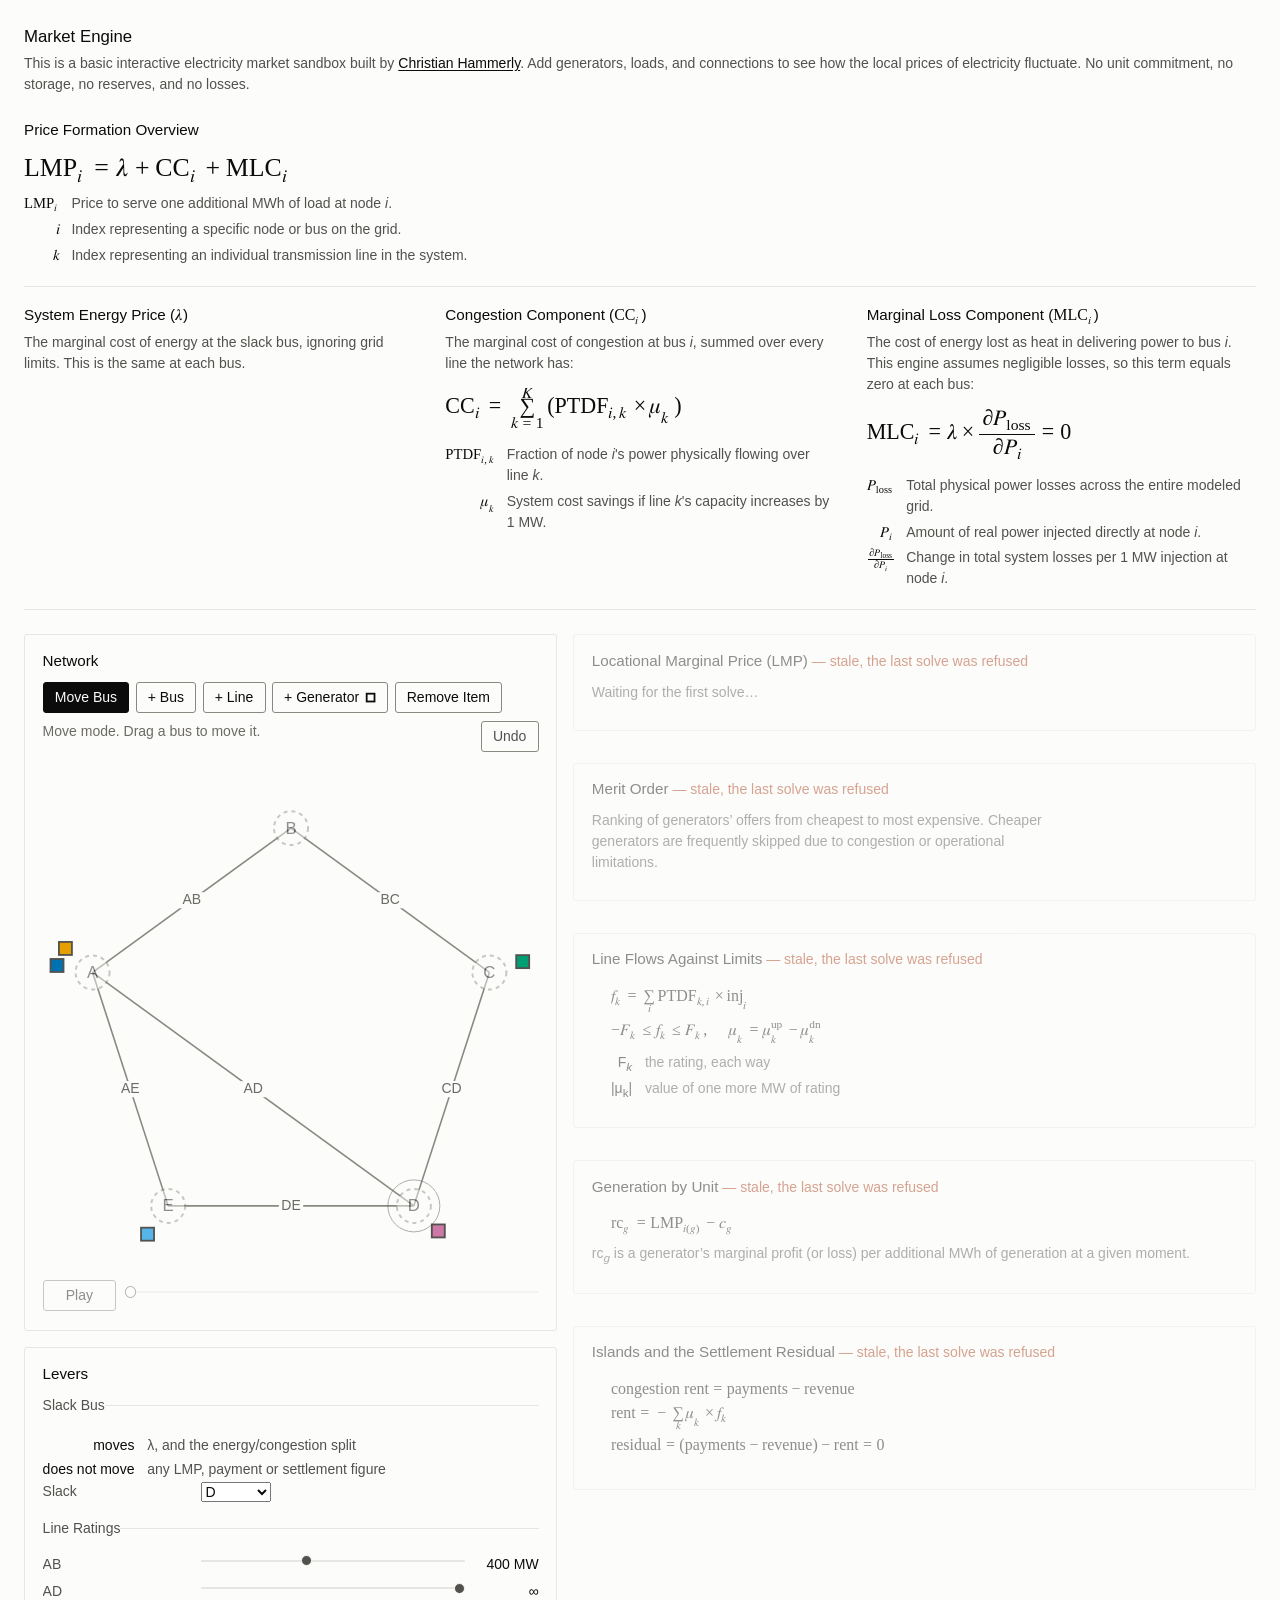
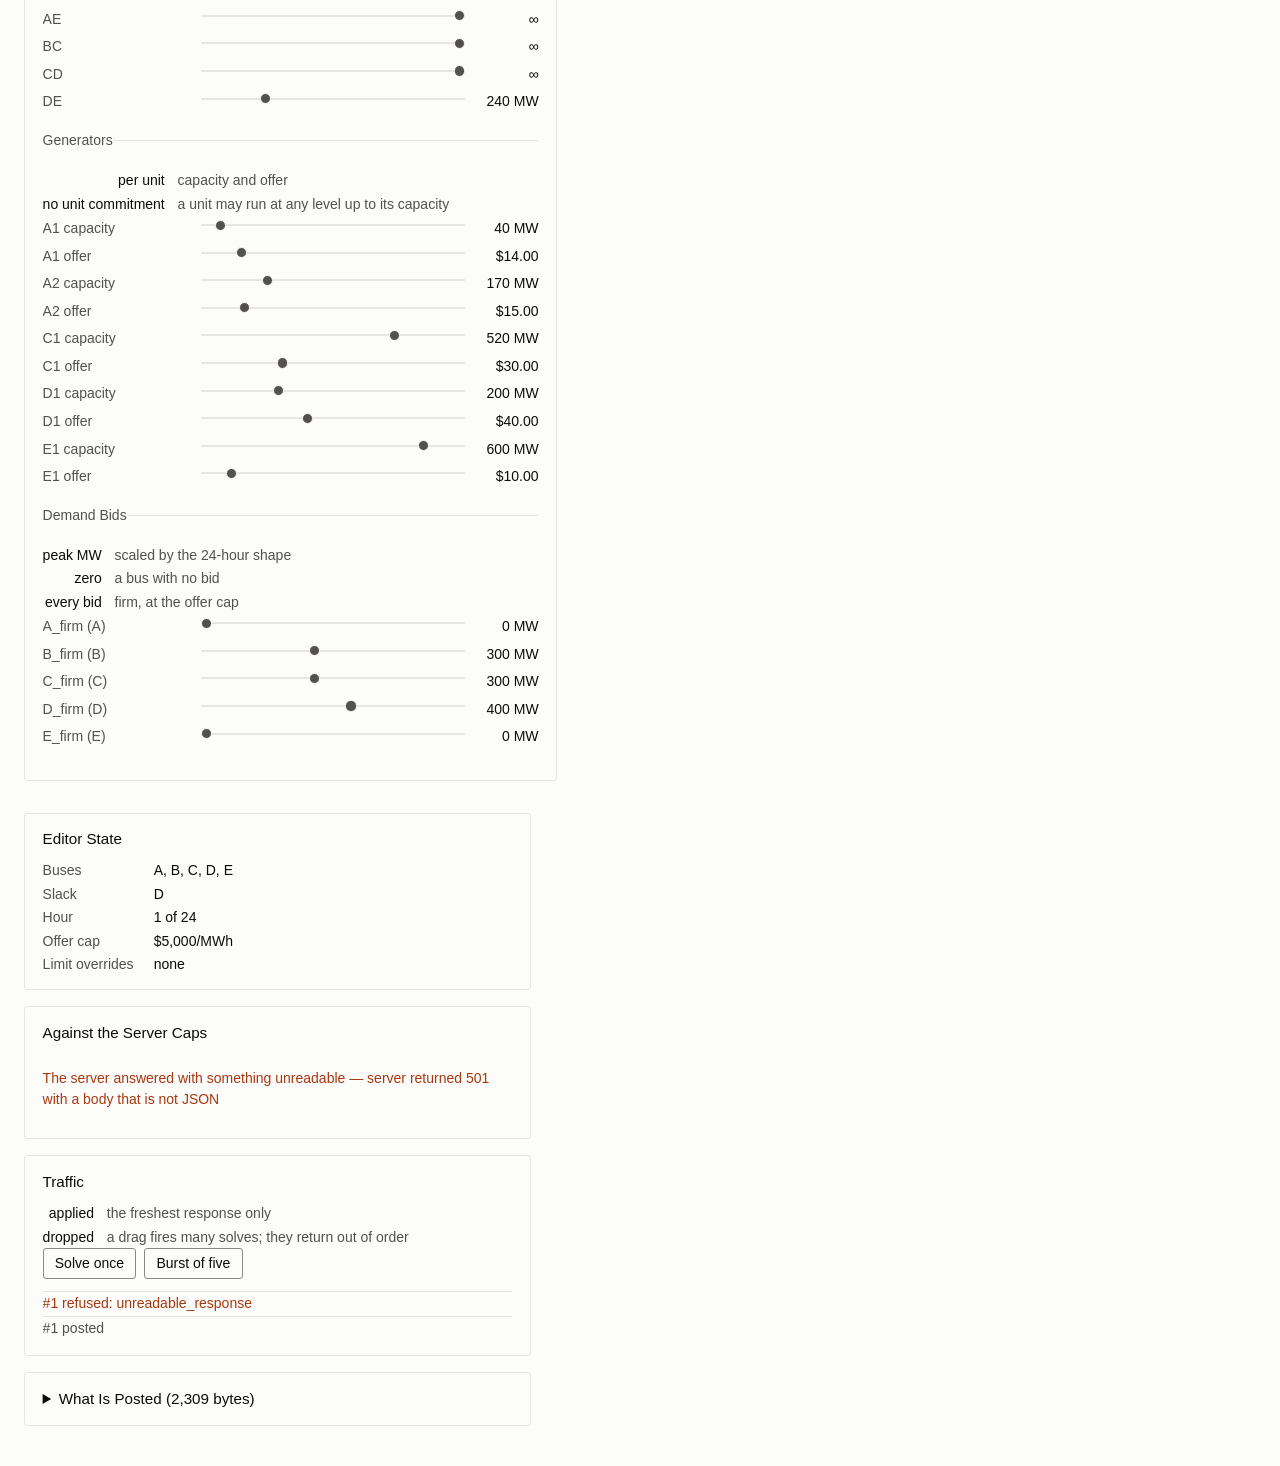
==== commit 90bbe657: "Credit the author in the masthead, and style the first link The subhead names who built this and lin" ====
--- a/web/index.html
+++ b/web/index.html
@@ -10,7 +10,9 @@
   <header class="masthead">
     <h1>Market Engine</h1>
     <p class="subhead">
-      This is a basic interactive electricity market sandbox. Add generators,
+      This is a basic interactive electricity market sandbox built by
+      <a href="https://www.linkedin.com/in/hammerly" target="_blank"
+         rel="noopener noreferrer">Christian Hammerly</a>. Add generators,
       loads, and connections to see how the local prices of electricity
       fluctuate. No unit commitment, no storage, no reserves, and no losses.
     </p>
--- a/web/css/style.css
+++ b/web/css/style.css
@@ -83,6 +83,26 @@
   font-size: var(--type-annot);
   color: var(--ink-2);
   margin: 0 0 1.5rem;
+}
+
+/* A link takes --ink and an underline, never a hue. The Okabe-Ito tokens are
+   assigned by identity -- --hue-0 is a generator in the merit stack -- so
+   spending one on "this is a link" would put the same blue on two unrelated
+   meanings. Depth against the surrounding --ink-2 carries it instead:
+
+       --ink     #0b0b0b   19.17:1     the link
+       --ink-2   #52514e    7.73:1     the sentence around it
+
+   Both clear AA, the pair survives a grayscale print, and the underline is
+   what says "link" on its own where colour cannot. */
+.subhead a {
+  color: var(--ink);
+  text-decoration: underline;
+  text-underline-offset: 0.15em;
+}
+
+.subhead a:hover {
+  text-decoration-thickness: 2px;
 }
 
 .panel {
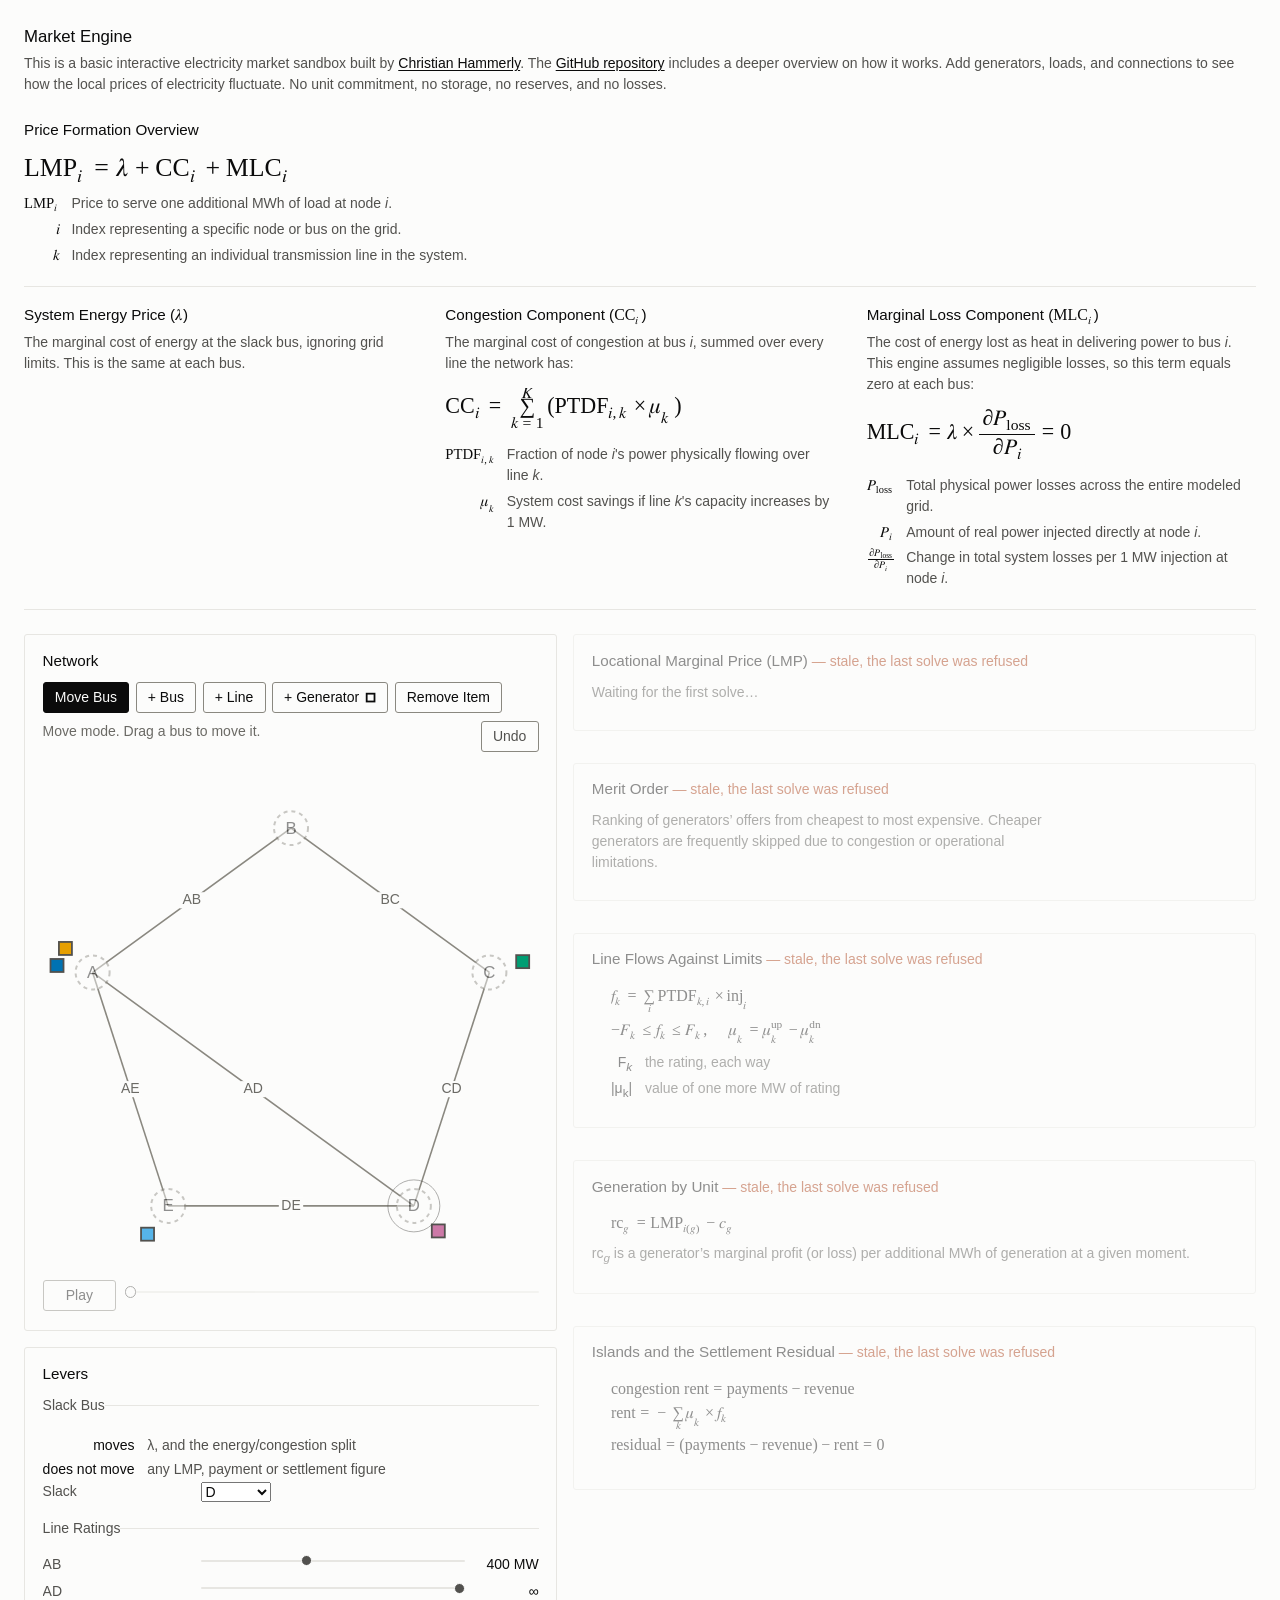
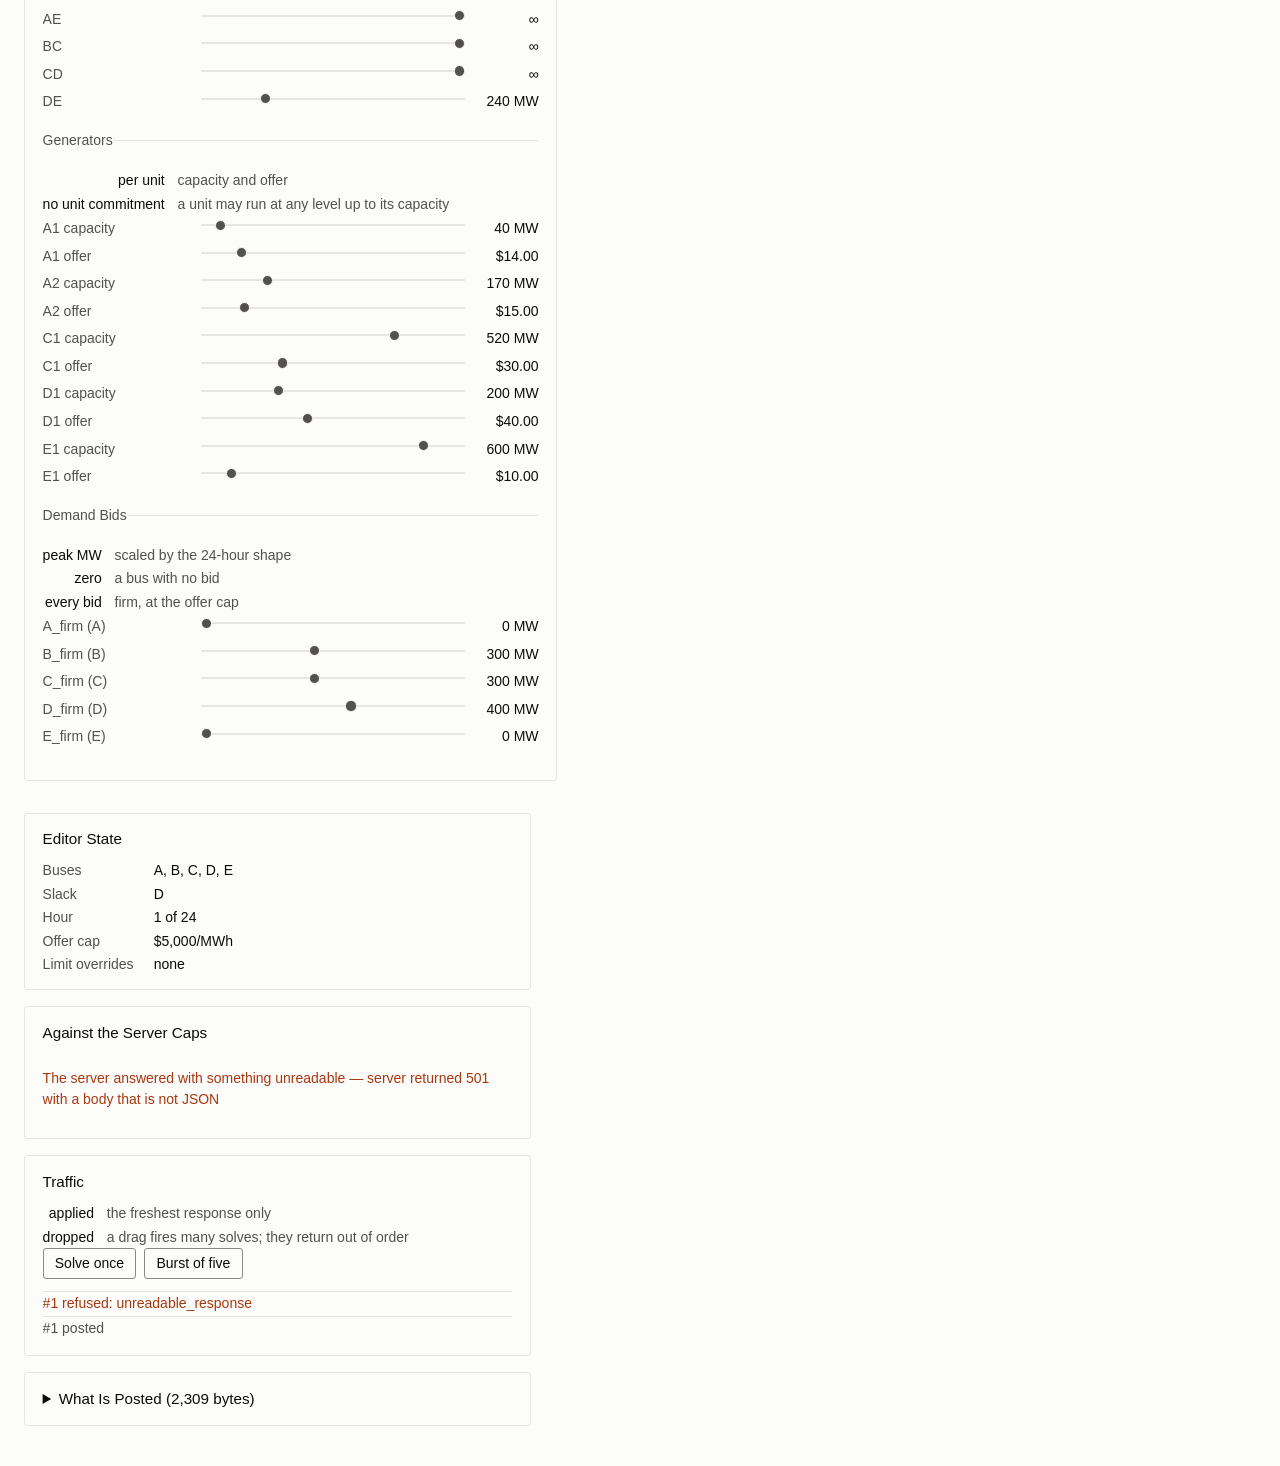
==== commit 78d5c869: "Point the masthead at the repository The subhead named the author and not the code. A visitor who wa" ====
--- a/web/index.html
+++ b/web/index.html
@@ -12,7 +12,10 @@
     <p class="subhead">
       This is a basic interactive electricity market sandbox built by
       <a href="https://www.linkedin.com/in/hammerly" target="_blank"
-         rel="noopener noreferrer">Christian Hammerly</a>. Add generators,
+         rel="noopener noreferrer">Christian Hammerly</a>. The
+      <a href="https://github.com/hammerly-energy/market-engine-sandbox"
+         target="_blank" rel="noopener noreferrer">GitHub repository</a>
+      includes a deeper overview on how it works. Add generators,
       loads, and connections to see how the local prices of electricity
       fluctuate. No unit commitment, no storage, no reserves, and no losses.
     </p>
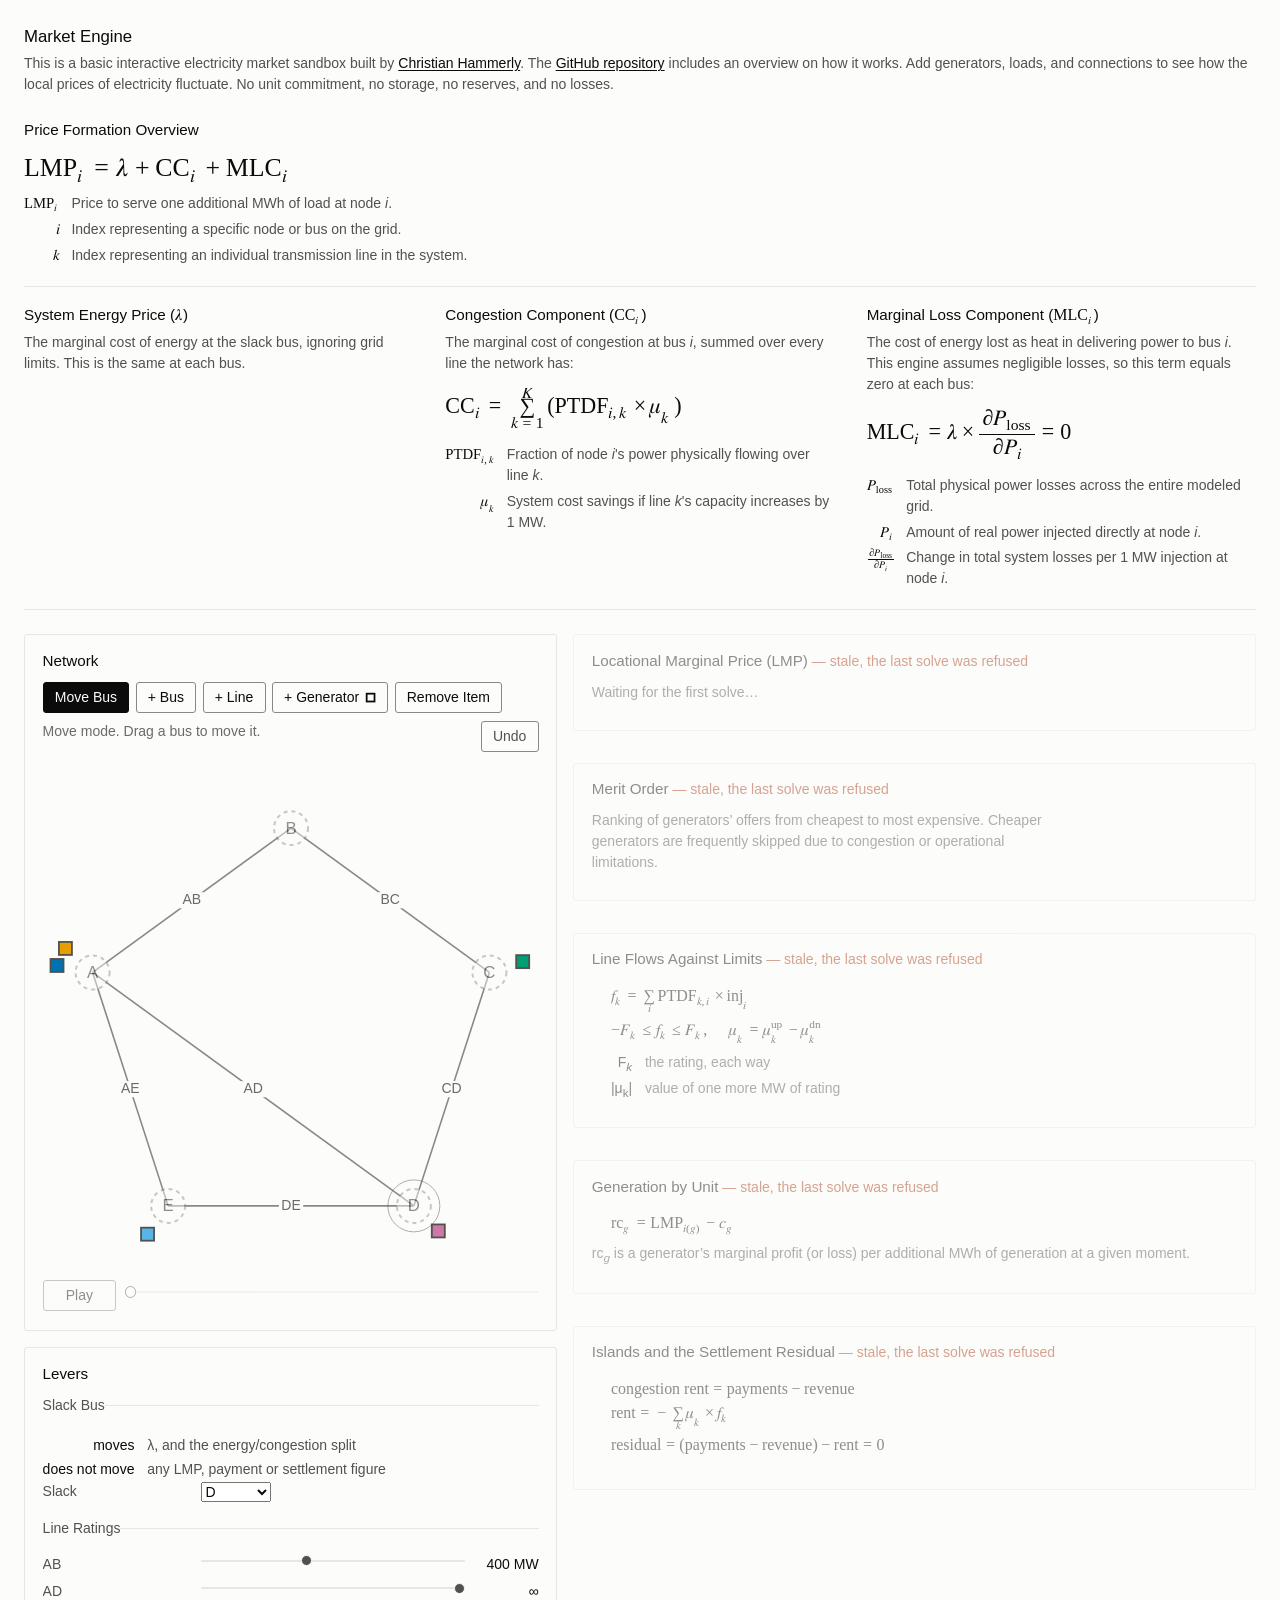
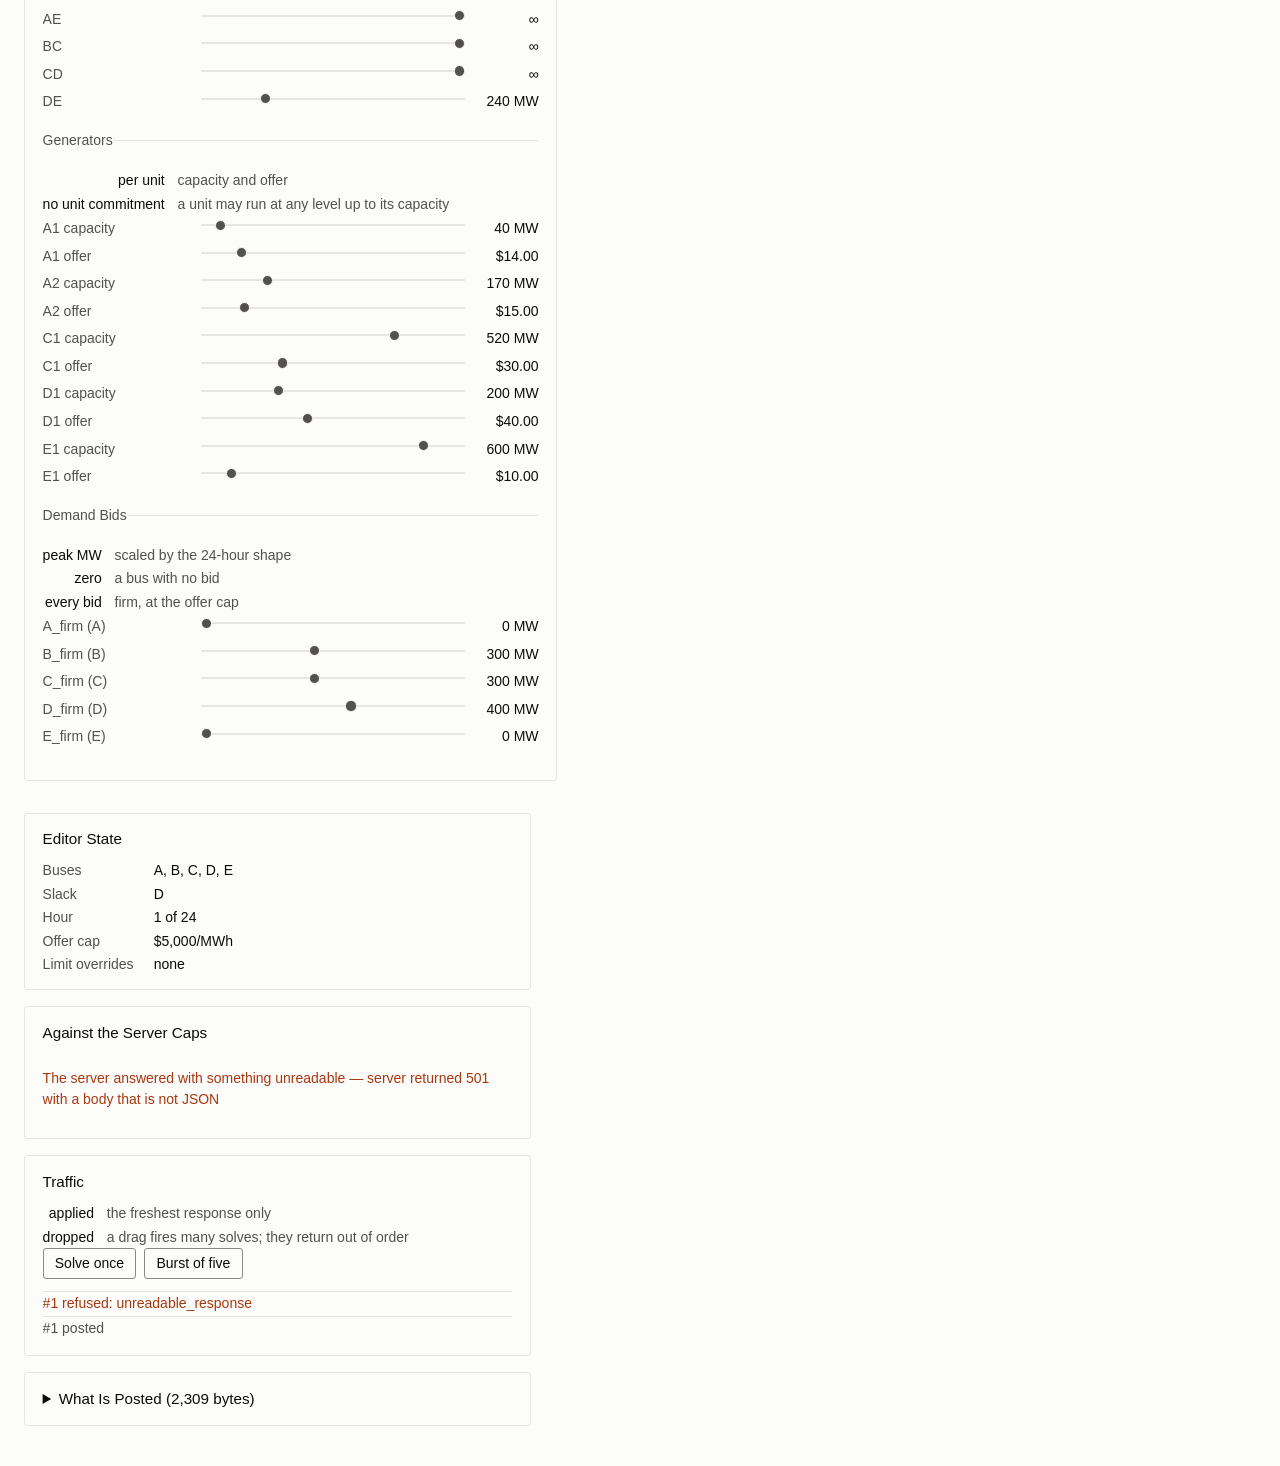
==== commit 43a0ae40: "Trim "deeper" from the repository link Co-Authored-By: Claude Opus 5 <noreply@anthropic.com>" ====
--- a/web/index.html
+++ b/web/index.html
@@ -15,7 +15,7 @@
          rel="noopener noreferrer">Christian Hammerly</a>. The
       <a href="https://github.com/hammerly-energy/market-engine-sandbox"
          target="_blank" rel="noopener noreferrer">GitHub repository</a>
-      includes a deeper overview on how it works. Add generators,
+      includes an overview on how it works. Add generators,
       loads, and connections to see how the local prices of electricity
       fluctuate. No unit commitment, no storage, no reserves, and no losses.
     </p>
